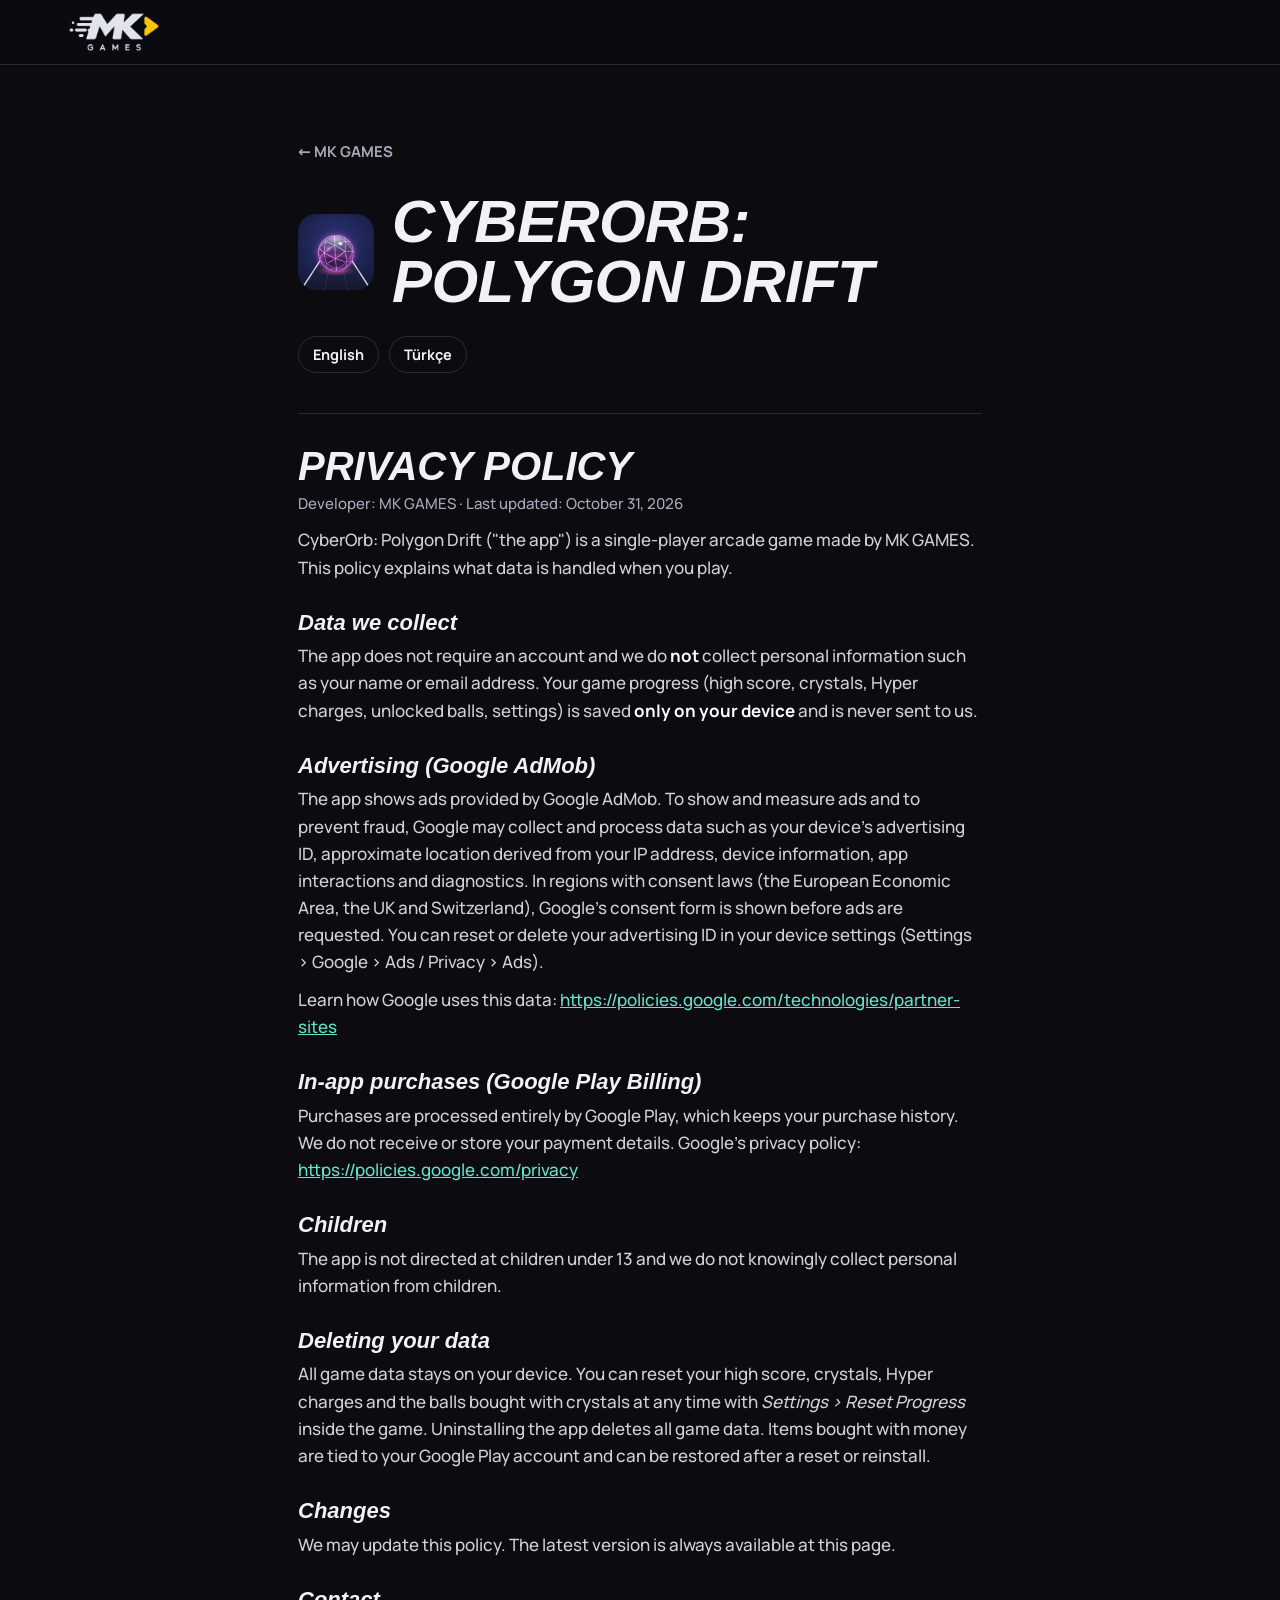
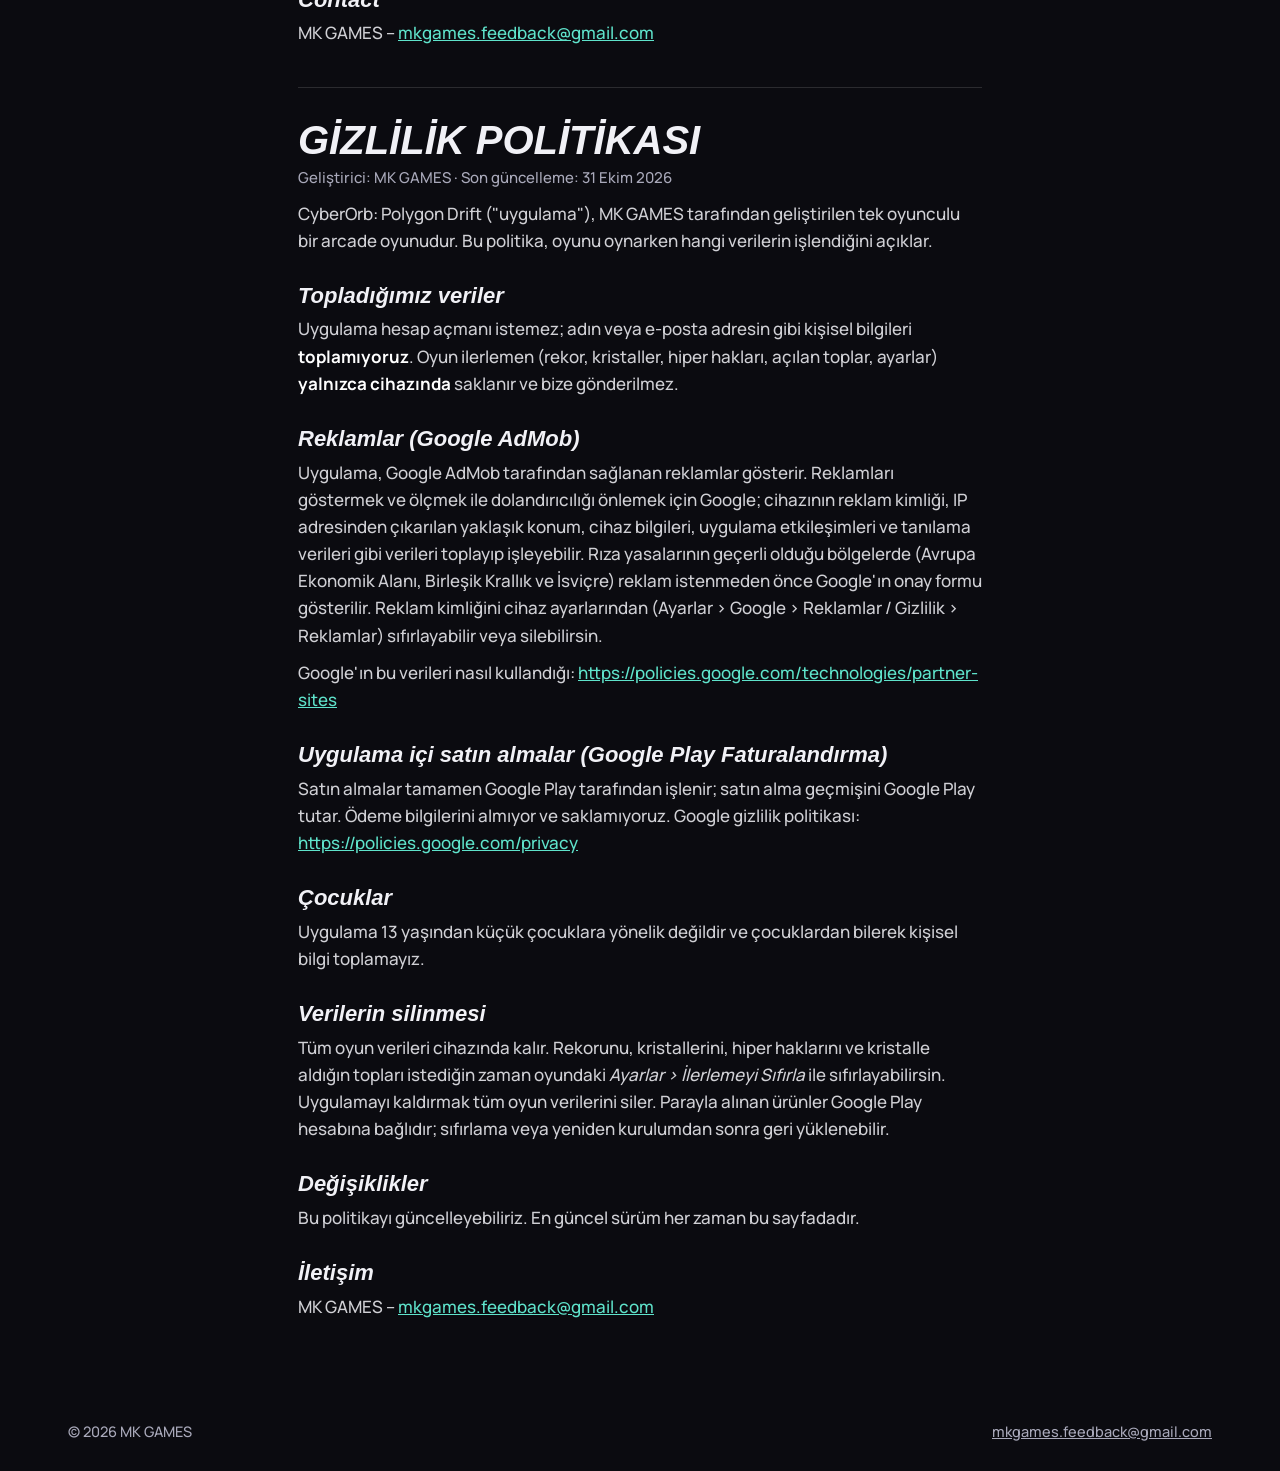
==== privacy/cyberorb.html @ c40b5576 "Add site assets and privacy policy pages Adds the styles, script, fonts and game images the new home" ====
<!doctype html>
<html lang="en">
<head>
<meta charset="utf-8">
<meta name="viewport" content="width=device-width, initial-scale=1">
<title>CyberOrb: Polygon Drift Privacy Policy / Gizlilik Politikası</title>
<meta name="description" content="Privacy policy for CyberOrb: Polygon Drift by MK GAMES.">
<meta name="theme-color" content="#0b0b10">
<link rel="icon" href="../assets/favicon.svg" type="image/svg+xml">
<link rel="stylesheet" href="../assets/style.css">
</head>
<body>
<div class="bar"><div class="wrap">
  <a class="bar-logo" href="../index.html" aria-label="MK GAMES"><img src="../assets/mk-games.png" width="465" height="201" alt="MK GAMES"></a>
</div></div>
<main class="doc" style="--accent:#5fe3cb">
  <div class="wrap">
    <a class="back" href="../index.html#cyberorb">← MK GAMES</a>
    <header class="doc-head">
      <img src="../assets/cyberorb/icon.png" width="256" height="256" alt="">
      <h1>CyberOrb: Polygon Drift</h1>
    </header>
    <div class="doc-lang"><a href="#en">English</a><a href="#tr">Türkçe</a></div>

    <section id="en" lang="en">
      <h2>Privacy Policy</h2>
      <p class="muted">Developer: MK GAMES · Last updated: October 31, 2026</p>
      <p>CyberOrb: Polygon Drift ("the app") is a single-player arcade game made by MK GAMES. This policy explains what data is handled when you play.</p>
      <h3>Data we collect</h3>
      <p>The app does not require an account and we do <strong>not</strong> collect personal information such as your name or email address. Your game progress (high score, crystals, Hyper charges, unlocked balls, settings) is saved <strong>only on your device</strong> and is never sent to us.</p>
      <h3>Advertising (Google AdMob)</h3>
      <p>The app shows ads provided by Google AdMob. To show and measure ads and to prevent fraud, Google may collect and process data such as your device's advertising ID, approximate location derived from your IP address, device information, app interactions and diagnostics. In regions with consent laws (the European Economic Area, the UK and Switzerland), Google's consent form is shown before ads are requested. You can reset or delete your advertising ID in your device settings (Settings › Google › Ads / Privacy › Ads).</p>
      <p>Learn how Google uses this data: <a href="https://policies.google.com/technologies/partner-sites">https://policies.google.com/technologies/partner-sites</a></p>
      <h3>In-app purchases (Google Play Billing)</h3>
      <p>Purchases are processed entirely by Google Play, which keeps your purchase history. We do not receive or store your payment details. Google's privacy policy: <a href="https://policies.google.com/privacy">https://policies.google.com/privacy</a></p>
      <h3>Children</h3>
      <p>The app is not directed at children under 13 and we do not knowingly collect personal information from children.</p>
      <h3>Deleting your data</h3>
      <p>All game data stays on your device. You can reset your high score, crystals, Hyper charges and the balls bought with crystals at any time with <em>Settings › Reset Progress</em> inside the game. Uninstalling the app deletes all game data. Items bought with money are tied to your Google Play account and can be restored after a reset or reinstall.</p>
      <h3>Changes</h3>
      <p>We may update this policy. The latest version is always available at this page.</p>
      <h3>Contact</h3>
      <p>MK GAMES – <a href="mailto:mkgames.feedback@gmail.com">mkgames.feedback@gmail.com</a></p>
    </section>

    <section id="tr" lang="tr">
      <h2>Gizlilik Politikası</h2>
      <p class="muted">Geliştirici: MK GAMES · Son güncelleme: 31 Ekim 2026</p>
      <p>CyberOrb: Polygon Drift ("uygulama"), MK GAMES tarafından geliştirilen tek oyunculu bir arcade oyunudur. Bu politika, oyunu oynarken hangi verilerin işlendiğini açıklar.</p>
      <h3>Topladığımız veriler</h3>
      <p>Uygulama hesap açmanı istemez; adın veya e-posta adresin gibi kişisel bilgileri <strong>toplamıyoruz</strong>. Oyun ilerlemen (rekor, kristaller, hiper hakları, açılan toplar, ayarlar) <strong>yalnızca cihazında</strong> saklanır ve bize gönderilmez.</p>
      <h3>Reklamlar (Google AdMob)</h3>
      <p>Uygulama, Google AdMob tarafından sağlanan reklamlar gösterir. Reklamları göstermek ve ölçmek ile dolandırıcılığı önlemek için Google; cihazının reklam kimliği, IP adresinden çıkarılan yaklaşık konum, cihaz bilgileri, uygulama etkileşimleri ve tanılama verileri gibi verileri toplayıp işleyebilir. Rıza yasalarının geçerli olduğu bölgelerde (Avrupa Ekonomik Alanı, Birleşik Krallık ve İsviçre) reklam istenmeden önce Google'ın onay formu gösterilir. Reklam kimliğini cihaz ayarlarından (Ayarlar › Google › Reklamlar / Gizlilik › Reklamlar) sıfırlayabilir veya silebilirsin.</p>
      <p>Google'ın bu verileri nasıl kullandığı: <a href="https://policies.google.com/technologies/partner-sites">https://policies.google.com/technologies/partner-sites</a></p>
      <h3>Uygulama içi satın almalar (Google Play Faturalandırma)</h3>
      <p>Satın almalar tamamen Google Play tarafından işlenir; satın alma geçmişini Google Play tutar. Ödeme bilgilerini almıyor ve saklamıyoruz. Google gizlilik politikası: <a href="https://policies.google.com/privacy">https://policies.google.com/privacy</a></p>
      <h3>Çocuklar</h3>
      <p>Uygulama 13 yaşından küçük çocuklara yönelik değildir ve çocuklardan bilerek kişisel bilgi toplamayız.</p>
      <h3>Verilerin silinmesi</h3>
      <p>Tüm oyun verileri cihazında kalır. Rekorunu, kristallerini, hiper haklarını ve kristalle aldığın topları istediğin zaman oyundaki <em>Ayarlar › İlerlemeyi Sıfırla</em> ile sıfırlayabilirsin. Uygulamayı kaldırmak tüm oyun verilerini siler. Parayla alınan ürünler Google Play hesabına bağlıdır; sıfırlama veya yeniden kurulumdan sonra geri yüklenebilir.</p>
      <h3>Değişiklikler</h3>
      <p>Bu politikayı güncelleyebiliriz. En güncel sürüm her zaman bu sayfadadır.</p>
      <h3>İletişim</h3>
      <p>MK GAMES – <a href="mailto:mkgames.feedback@gmail.com">mkgames.feedback@gmail.com</a></p>
    </section>
  </div>
</main>
<footer><div class="wrap"><span>© 2026 MK GAMES</span><a href="mailto:mkgames.feedback@gmail.com">mkgames.feedback@gmail.com</a></div></footer>
</body>
</html>
---- assets/style.css ----
/* MK GAMES site styles. Each game section sets its own colors with --accent, --accent-2 and --bg. */

@font-face { font-family: "Saira"; src: url("fonts/saira.woff2") format("woff2"); font-weight: 100 900; font-display: swap; }
@font-face { font-family: "Saira"; src: url("fonts/saira-ext.woff2") format("woff2"); font-weight: 100 900; font-display: swap; unicode-range: U+0100-02BA, U+1E00-1E9F, U+2C60-2C7F, U+A720-A7FF; }
@font-face { font-family: "Manrope"; src: url("fonts/manrope.woff2") format("woff2"); font-weight: 200 800; font-display: swap; }
@font-face { font-family: "Manrope"; src: url("fonts/manrope-ext.woff2") format("woff2"); font-weight: 200 800; font-display: swap; unicode-range: U+0100-02BA, U+1E00-1E9F, U+2C60-2C7F, U+A720-A7FF; }

:root {
  --ink: #0b0b10;
  --ink-2: #14141c;
  --paper: #f1f1f6;
  --muted: #a9a9ba;
  --line: rgba(255, 255, 255, .13);
  --brand: #ffc60a;
  --accent: var(--brand);
  --accent-2: #fff;
  --display: "Saira", "Arial Narrow", Impact, sans-serif;
  --body: "Manrope", system-ui, -apple-system, "Segoe UI", Roboto, sans-serif;
  --gutter: clamp(16px, 4vw, 48px);
  --max: 1240px;
}

* { box-sizing: border-box; }
html { scroll-behavior: smooth; scroll-padding-top: 76px; -webkit-text-size-adjust: 100%; }
body { margin: 0; background: var(--ink); color: var(--paper); font: 500 17px/1.6 var(--body); overflow-x: hidden; }
img { display: block; max-width: 100%; height: auto; }
a { color: inherit; }
p { margin: 0; }
ul { margin: 0; padding: 0; list-style: none; }
:focus-visible { outline: 3px solid var(--accent); outline-offset: 3px; border-radius: 4px; }
.wrap { width: 100%; max-width: var(--max); margin-inline: auto; padding-inline: var(--gutter); }
.skip { position: absolute; left: -999px; top: 8px; z-index: 20; padding: 8px 14px; background: var(--brand); color: var(--ink); font-weight: 800; }
.skip:focus { left: 8px; }

/* Top bar */
.bar { position: sticky; top: 0; z-index: 10; background: rgba(11, 11, 16, .88); backdrop-filter: blur(12px); border-bottom: 1px solid var(--line); }
.bar .wrap { display: flex; align-items: center; gap: 24px; min-height: 64px; }
.bar-logo img { width: 92px; }
.bar nav { display: flex; gap: 22px; margin-left: auto; font-weight: 700; font-size: 15px; }
.bar nav a { text-decoration: none; color: var(--muted); transition: color .15s; }
.bar nav a:hover { color: var(--paper); }
.lang { display: flex; border: 1px solid var(--line); border-radius: 8px; overflow: hidden; }
.lang button { appearance: none; border: 0; background: none; color: var(--muted); font: 800 13px/1 var(--body); padding: 8px 10px; cursor: pointer; }
.lang button[aria-pressed="true"] { background: var(--brand); color: var(--ink); }

/* Hero */
.hero { position: relative; overflow: hidden; padding-block: clamp(56px, 9vw, 120px) clamp(48px, 7vw, 96px); }
.hero .wrap { position: relative; display: grid; grid-template-columns: minmax(0, 1.5fr) minmax(0, 1fr); gap: clamp(32px, 6vw, 80px); align-items: center; }
.speed { position: absolute; left: 0; top: 50%; width: 46vw; max-width: 720px; transform: translateY(-50%); opacity: .06; pointer-events: none; }
h1 { margin: 0; font: italic 800 clamp(44px, 6.5vw, 92px)/.98 var(--display); letter-spacing: -.01em; text-transform: uppercase; }
h1 em { display: block; font-style: inherit; color: var(--brand); }
.hero-text { margin-top: 26px; max-width: 34em; color: var(--muted); font-size: clamp(17px, 1.6vw, 20px); }
.picks { display: grid; gap: 12px; }
.pick { display: flex; align-items: center; gap: 16px; padding: 12px; padding-right: 18px; border: 1px solid var(--line); border-radius: 18px; background: var(--ink-2); text-decoration: none; transition: transform .18s, border-color .18s; }
.pick img { width: 72px; height: 72px; border-radius: 16px; }
.pick b { display: block; font: italic 700 25px/1.15 var(--display); }
.pick small { display: block; color: var(--muted); font-size: 14px; line-height: 1.35; }
.pick svg { flex: none; margin-left: auto; width: 14px; color: var(--pick); }
.pick:hover { transform: translateX(6px); border-color: var(--pick); }

/* Game sections */
.game { position: relative; overflow: hidden; background: var(--bg); padding-block: clamp(56px, 8vw, 104px); }
.game > .wrap { position: relative; }
.game-head { display: flex; align-items: center; gap: clamp(16px, 2.4vw, 26px); margin-bottom: clamp(28px, 4vw, 48px); }
.game-head img { flex: none; width: clamp(76px, 9vw, 112px); height: auto; aspect-ratio: 1; border-radius: 24%; box-shadow: 0 0 0 1px rgba(255, 255, 255, .16), 0 14px 40px -12px var(--accent); }
.kicker { color: var(--accent); font-weight: 800; font-size: 14px; letter-spacing: .1em; text-transform: uppercase; }
h2 { margin: 0; font: italic 800 clamp(40px, 7vw, 84px)/1 var(--display); text-transform: uppercase; overflow-wrap: anywhere; }
.game-body { display: grid; grid-template-columns: minmax(0, 1fr) minmax(0, 1.12fr); gap: clamp(28px, 5vw, 64px); align-items: start; }
.lead { font-size: clamp(19px, 2vw, 23px); line-height: 1.45; font-weight: 600; }
.features { display: grid; gap: 10px; margin-top: 22px; }
.features li { position: relative; padding-left: 26px; color: rgba(241, 241, 246, .82); line-height: 1.5; }
.features li::before { content: ""; position: absolute; left: 0; top: .42em; width: 12px; height: 12px; background: var(--accent); clip-path: polygon(0 0, 100% 50%, 0 100%, 25% 50%); }
.features b { color: #fff; }
.facts { display: flex; flex-wrap: wrap; gap: 8px; margin-top: 22px; }
.facts li { padding: 4px 11px; border: 1px solid var(--line); border-radius: 99px; font-size: 13.5px; font-weight: 700; color: rgba(241, 241, 246, .78); }
.cta { display: flex; flex-wrap: wrap; gap: 12px; margin-top: 28px; }
.btn { display: inline-flex; align-items: center; gap: 10px; min-height: 50px; padding: 10px 20px; border: 1px solid var(--line); border-radius: 12px; font-weight: 800; font-size: 15.5px; line-height: 1.2; text-decoration: none; transition: transform .15s, background-color .15s, border-color .15s; }
.btn svg { flex: none; width: 19px; height: 19px; }
a.btn:hover { transform: translateY(-2px); border-color: rgba(255, 255, 255, .5); }
.btn-play { background: var(--accent); border-color: var(--accent); color: var(--on-accent, #0b0b10); }
a.btn-play:hover { border-color: var(--accent); }
.btn-soon { color: rgba(241, 241, 246, .8); border-style: dashed; cursor: default; }
.poster { width: 100%; border-radius: 16px; box-shadow: 0 0 0 1px rgba(255, 255, 255, .13), 0 30px 70px -30px #000; }
.shots { display: grid; grid-template-columns: repeat(5, minmax(0, 1fr)); gap: clamp(10px, 1.4vw, 18px); margin-top: clamp(32px, 5vw, 56px); }
.shot { display: block; width: 100%; padding: 0; border: 0; border-radius: 14px; overflow: hidden; background: rgba(0, 0, 0, .3); cursor: zoom-in; box-shadow: 0 0 0 1px rgba(255, 255, 255, .12); transition: transform .18s, box-shadow .18s; }
.shot:hover { transform: translateY(-5px); box-shadow: 0 0 0 2px var(--accent); }
.shot:focus-visible { outline-offset: 2px; border-radius: 14px; }

.t-paradox { --accent: #29e4ff; --accent-2: #ff4fd8; --bg: radial-gradient(70% 55% at 88% 6%, rgba(255, 79, 216, .24), transparent 70%), radial-gradient(60% 50% at 4% 96%, rgba(41, 228, 255, .15), transparent 70%), #0a0518; }
.t-paradox h2 span { color: var(--accent-2); }
.t-cyber { --accent: #5fe3cb; --accent-2: #a78bfa; --bg: radial-gradient(1.5px 1.5px at 12% 18%, #fff 50%, transparent 52%), radial-gradient(1.5px 1.5px at 72% 9%, #fff 50%, transparent 52%), radial-gradient(1px 1px at 36% 44%, #cfd6ff 50%, transparent 52%), radial-gradient(2px 2px at 91% 38%, #fff 50%, transparent 52%), radial-gradient(1px 1px at 55% 72%, #cfd6ff 50%, transparent 52%), radial-gradient(1.5px 1.5px at 7% 82%, #fff 50%, transparent 52%), radial-gradient(1px 1px at 84% 88%, #cfd6ff 50%, transparent 52%), radial-gradient(65% 60% at 76% 22%, rgba(82, 72, 200, .42), transparent 72%), #070a1f; }
.t-cyber h2 span { background: linear-gradient(90deg, var(--accent), var(--accent-2)); -webkit-background-clip: text; background-clip: text; color: transparent; padding-right: .08em; }
.t-magne { --accent: #ffd21f; --bg: linear-gradient(180deg, #41122f 0, #1b1030 46%, #0c1c3f 100%); border-top: 8px solid #ff3b6b; border-bottom: 8px solid #39a0ff; }
.t-magne h2 span { color: var(--accent); }

/* Privacy and contact */
.privacy { padding-block: clamp(56px, 8vw, 104px); }
.h-sub { font-size: clamp(36px, 5.6vw, 68px); }
.privacy-intro { margin-top: 16px; max-width: 42em; color: var(--muted); }
.promises { display: grid; grid-template-columns: repeat(4, minmax(0, 1fr)); margin-top: 36px; border-block: 1px solid var(--line); }
.promises li { padding: 22px 22px 22px 0; }
.promises li + li { padding-left: 22px; border-left: 1px solid var(--line); }
.promises b { display: block; margin-bottom: 4px; font: italic 700 22px/1.2 var(--display); }
.promises span { color: var(--muted); font-size: 15.5px; line-height: 1.5; display: block; }
.policy-links { display: grid; grid-template-columns: repeat(3, minmax(0, 1fr)); gap: 12px; margin-top: 28px; }
.contact { background: var(--brand); color: var(--ink); padding-block: clamp(44px, 6vw, 72px); }
.contact .wrap { display: flex; flex-wrap: wrap; align-items: center; justify-content: space-between; gap: 20px 40px; }
.contact h2 { font-size: clamp(32px, 5vw, 56px); }
.contact p { margin-top: 4px; font-weight: 600; }
.mail { font: italic 700 clamp(20px, 3vw, 32px)/1.2 var(--display); text-underline-offset: 5px; overflow-wrap: anywhere; }
.contact :focus-visible { outline-color: var(--ink); }
footer { padding-block: 28px; color: var(--muted); font-size: 14.5px; }
footer .wrap { display: flex; flex-wrap: wrap; justify-content: space-between; gap: 8px 24px; }

/* Screenshot viewer */
dialog.viewer { width: 100vw; height: 100dvh; max-width: none; max-height: none; margin: 0; padding: 0; border: 0; background: rgba(5, 5, 9, .94); color: #fff; }
dialog.viewer[open] { display: flex; align-items: center; justify-content: center; }
dialog.viewer img { max-width: 100%; max-height: 100dvh; width: auto; height: auto; padding: 56px 12px 12px; object-fit: contain; }
.v-btn { position: absolute; display: grid; place-items: center; width: 48px; height: 48px; border: 1px solid rgba(255, 255, 255, .25); border-radius: 12px; background: rgba(20, 20, 28, .85); color: #fff; font: 700 22px/1 var(--body); cursor: pointer; }
.v-close { top: 8px; right: 12px; }
.v-prev { left: 12px; top: 50%; }
.v-next { right: 12px; top: 50%; }

/* Policy pages */
.doc { --accent: var(--brand); padding-block: clamp(32px, 6vw, 72px) 72px; }
.doc .wrap { max-width: 780px; }
.back { display: inline-flex; gap: 8px; color: var(--muted); font-weight: 700; font-size: 15px; text-decoration: none; }
.back:hover { color: var(--paper); }
.doc-head { display: flex; align-items: center; gap: 18px; margin-top: 28px; }
.doc-head img { flex: none; width: 76px; height: 76px; border-radius: 18px; }
.doc h1 { font-size: clamp(36px, 6.6vw, 60px); line-height: 1; }
.doc-lang { display: flex; flex-wrap: wrap; gap: 10px; margin-top: 24px; }
.doc-lang a { padding: 6px 14px; border: 1px solid var(--line); border-radius: 99px; font-weight: 700; font-size: 14.5px; text-decoration: none; }
.doc-lang a:hover { border-color: var(--accent); }
.doc section { margin-top: 40px; padding-top: 32px; border-top: 1px solid var(--line); }
.doc section > h2 { font-size: clamp(28px, 4.6vw, 40px); }
.doc .muted { margin-top: 6px; color: var(--muted); font-size: 15px; }
.doc h3 { margin: 28px 0 6px; font: italic 700 22px/1.25 var(--display); }
.doc p { color: rgba(241, 241, 246, .86); }
.doc p + p { margin-top: 10px; }
.doc section a { color: var(--accent); overflow-wrap: anywhere; }
.doc strong { color: #fff; }

@media (max-width: 900px) {
  .hero .wrap, .game-body { grid-template-columns: minmax(0, 1fr); }
  h1 { font-size: clamp(40px, 11.5vw, 92px); }
  .speed { display: none; }
  .poster { order: -1; }
  .shots { display: flex; gap: 12px; margin-inline: calc(var(--gutter) * -1); padding: 4px var(--gutter) 14px; overflow-x: auto; scroll-snap-type: x proximity; scroll-padding-inline: var(--gutter); }
  .shot { flex: 0 0 min(58vw, 240px); scroll-snap-align: start; }
  .promises { grid-template-columns: repeat(2, minmax(0, 1fr)); }
  .promises li, .promises li + li { padding: 18px 16px 18px 0; border-left: 0; }
  .promises li:nth-child(even) { padding-left: 16px; border-left: 1px solid var(--line); }
  .promises li:nth-child(n + 3) { border-top: 1px solid var(--line); }
  .policy-links { grid-template-columns: minmax(0, 1fr); }
}
@media (max-width: 560px) {
  body { font-size: 16px; }
  .bar .wrap { gap: 12px; }
  .bar nav { gap: 14px; font-size: 14px; }
  .bar nav .opt { display: none; }
  .bar-logo img { width: 72px; }
  .promises { grid-template-columns: minmax(0, 1fr); }
  .promises li, .promises li + li, .promises li:nth-child(even) { padding: 16px 0; border-left: 0; }
  .promises li + li { border-top: 1px solid var(--line); }
  .btn { width: 100%; justify-content: center; }
}
@media (prefers-reduced-motion: reduce) {
  html { scroll-behavior: auto; }
  * { transition: none !important; }
}
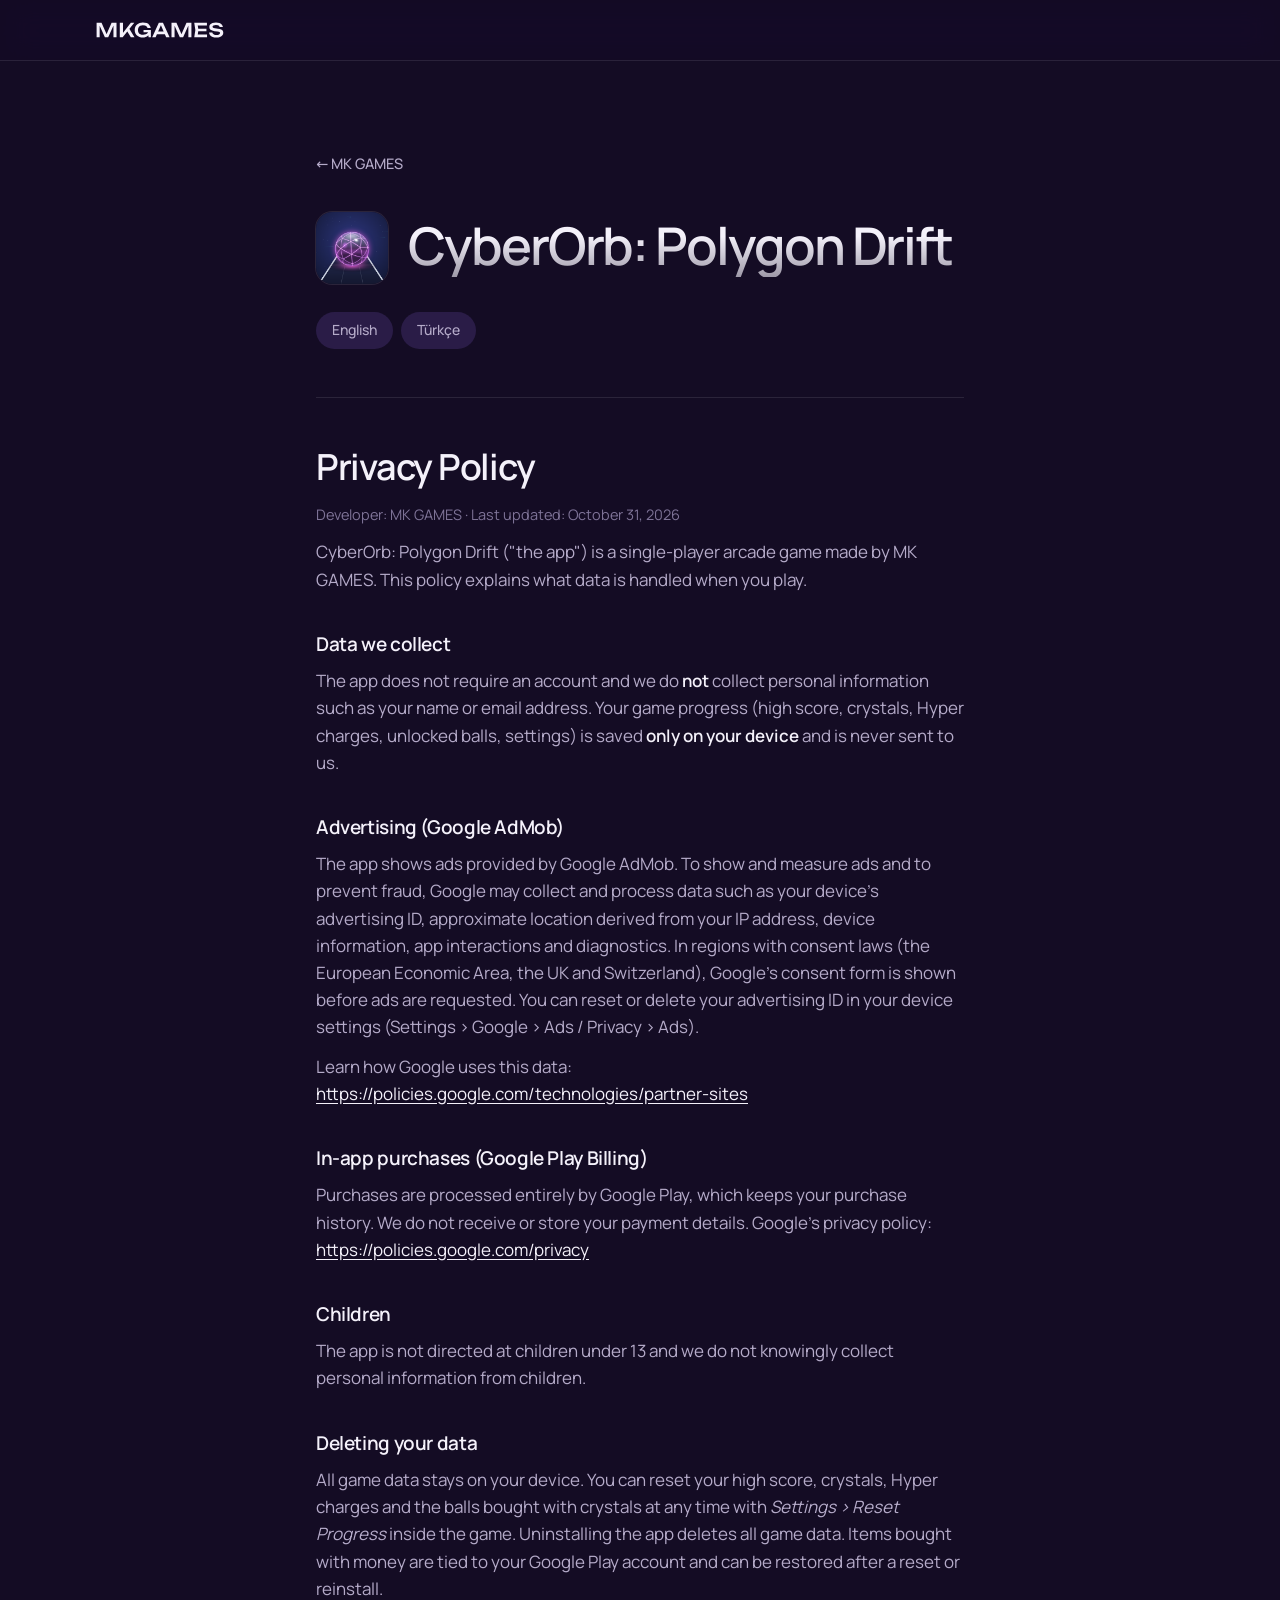
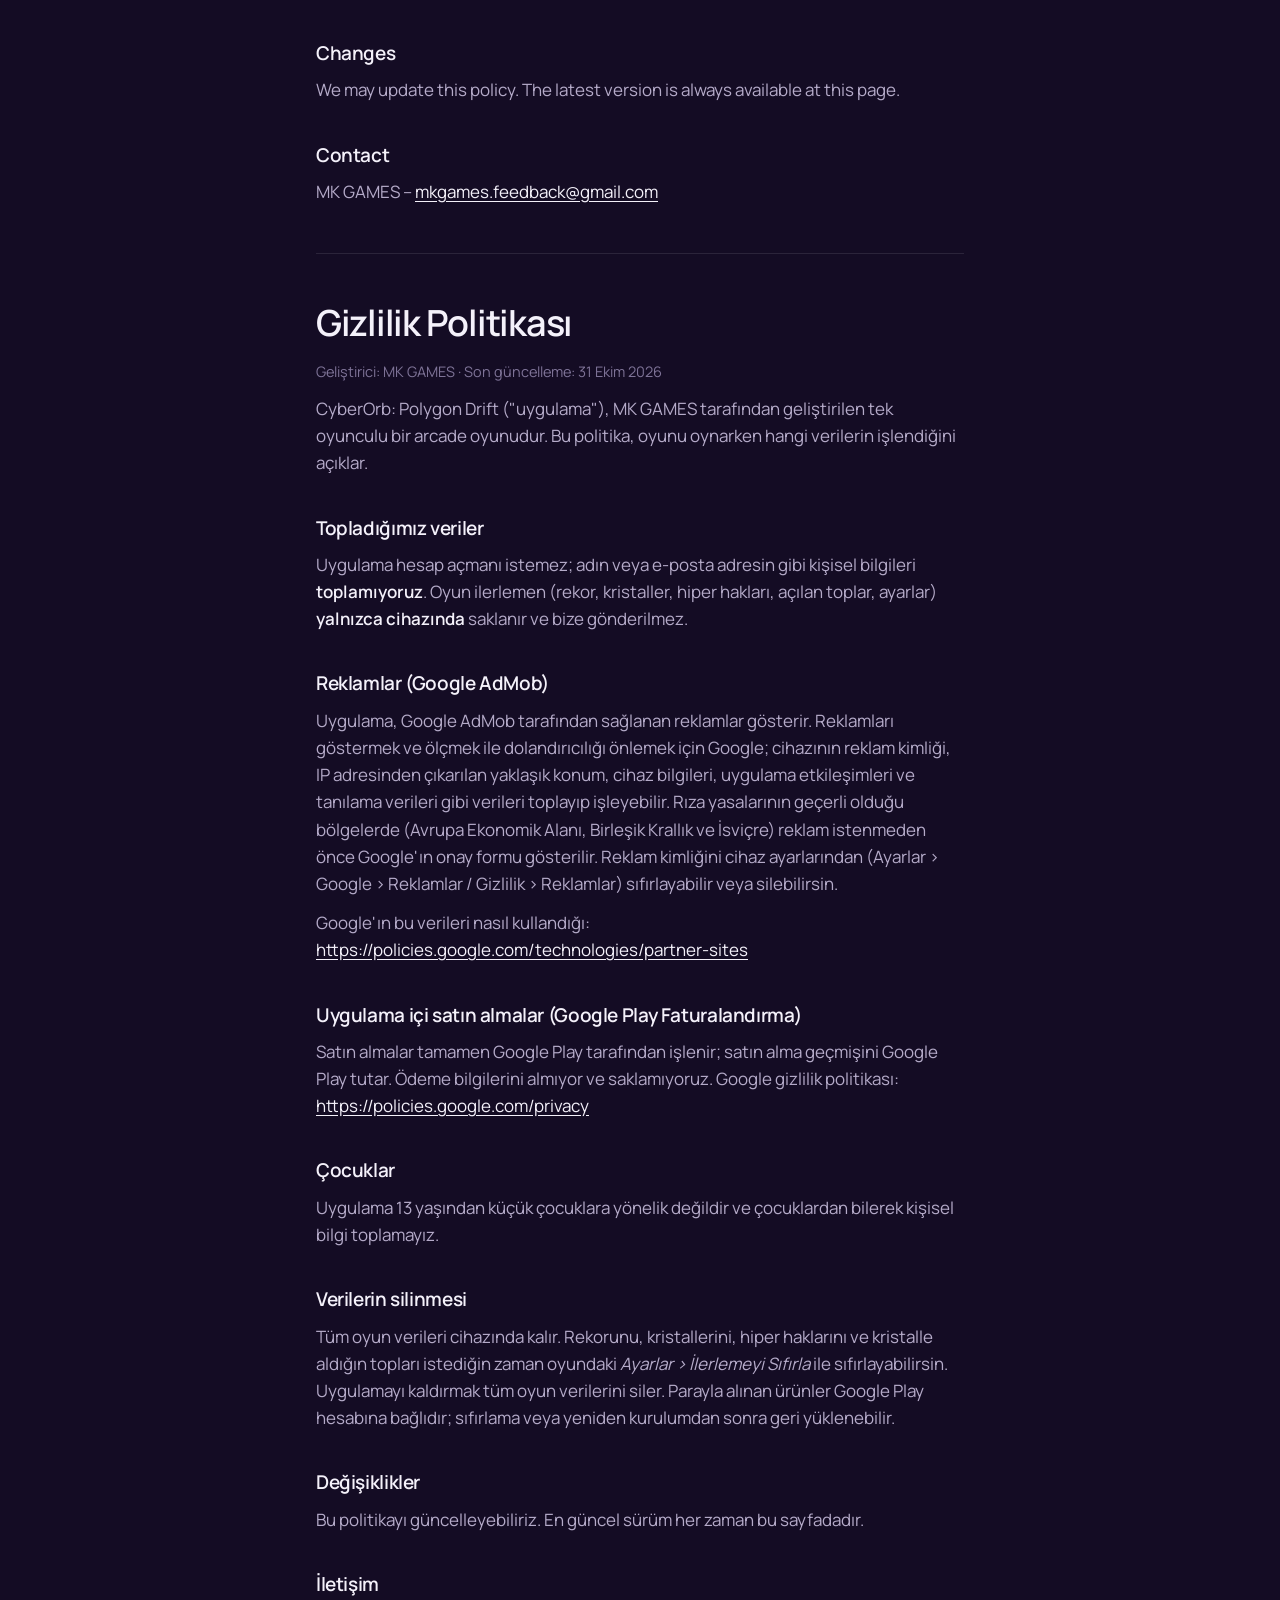
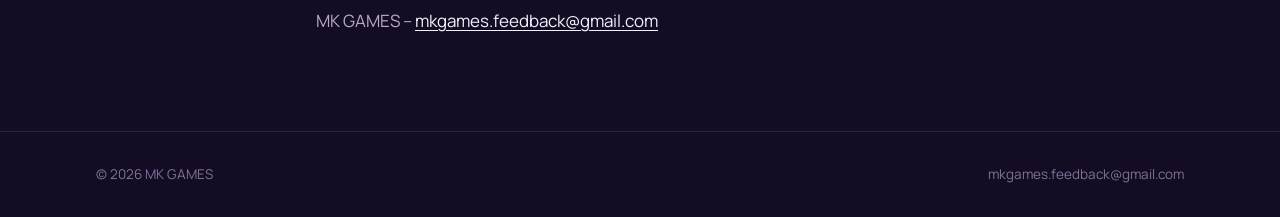
==== commit 7e33ca53: "Use the new Patlıcan & Lila logo and colors New wordmark in the header, new favicon, phone home-scre" ====
--- a/privacy/cyberorb.html
+++ b/privacy/cyberorb.html
@@ -5,13 +5,16 @@
 <meta name="viewport" content="width=device-width, initial-scale=1">
 <title>CyberOrb: Polygon Drift Privacy Policy / Gizlilik Politikası</title>
 <meta name="description" content="Privacy policy for CyberOrb: Polygon Drift by MK GAMES.">
-<meta name="theme-color" content="#0b0b10">
-<link rel="icon" href="../assets/favicon.svg" type="image/svg+xml">
+<meta name="theme-color" content="#140c24">
+<link rel="icon" href="../assets/brand/favicon.svg" type="image/svg+xml">
+<link rel="icon" href="../favicon.ico" sizes="32x32">
+<link rel="apple-touch-icon" href="../assets/brand/apple-touch-icon.png">
+<link rel="manifest" href="../assets/brand/site.webmanifest">
 <link rel="stylesheet" href="../assets/style.css">
 </head>
 <body>
 <div class="bar"><div class="wrap">
-  <a class="bar-logo" href="../index.html" aria-label="MK GAMES"><img src="../assets/mk-games.png" width="465" height="201" alt="MK GAMES"></a>
+  <a class="bar-logo" href="../index.html" aria-label="MK GAMES"><img src="../assets/brand/logo-acik.svg" width="6760" height="820" alt="MK GAMES"></a>
 </div></div>
 <main class="doc" style="--accent:#5fe3cb">
   <div class="wrap">
--- a/assets/style.css
+++ b/assets/style.css
@@ -1,169 +1,199 @@
-/* MK GAMES site styles. Each game section sets its own colors with --accent, --accent-2 and --bg. */
-
-@font-face { font-family: "Saira"; src: url("fonts/saira.woff2") format("woff2"); font-weight: 100 900; font-display: swap; }
-@font-face { font-family: "Saira"; src: url("fonts/saira-ext.woff2") format("woff2"); font-weight: 100 900; font-display: swap; unicode-range: U+0100-02BA, U+1E00-1E9F, U+2C60-2C7F, U+A720-A7FF; }
+/* MK GAMES site styles, in the Patlıcan & Lila brand palette (#1E1233, #F4F1FA, #9B7BFF). Each game section sets --accent for small touches. */
+
 @font-face { font-family: "Manrope"; src: url("fonts/manrope.woff2") format("woff2"); font-weight: 200 800; font-display: swap; }
 @font-face { font-family: "Manrope"; src: url("fonts/manrope-ext.woff2") format("woff2"); font-weight: 200 800; font-display: swap; unicode-range: U+0100-02BA, U+1E00-1E9F, U+2C60-2C7F, U+A720-A7FF; }
 
 :root {
-  --ink: #0b0b10;
-  --ink-2: #14141c;
-  --paper: #f1f1f6;
-  --muted: #a9a9ba;
-  --line: rgba(255, 255, 255, .13);
-  --brand: #ffc60a;
+  --eggplant: #1e1233;
+  --lilac-light: #f4f1fa;
+  --lilac: #9b7bff;
+  --bg: #140c24;
+  --surface: var(--eggplant);
+  --surface-2: #2a1c47;
+  --text: var(--lilac-light);
+  --muted: #b5abc9;
+  --faint: #7e7397;
+  --line: rgba(244, 241, 250, .1);
+  --brand: var(--lilac);
   --accent: var(--brand);
-  --accent-2: #fff;
-  --display: "Saira", "Arial Narrow", Impact, sans-serif;
-  --body: "Manrope", system-ui, -apple-system, "Segoe UI", Roboto, sans-serif;
-  --gutter: clamp(16px, 4vw, 48px);
-  --max: 1240px;
+  --font: "Manrope", system-ui, -apple-system, "Segoe UI", Roboto, sans-serif;
+  --gutter: clamp(20px, 5vw, 56px);
+  --max: 1200px;
+  --ease: cubic-bezier(.2, .7, .2, 1);
 }
 
 * { box-sizing: border-box; }
-html { scroll-behavior: smooth; scroll-padding-top: 76px; -webkit-text-size-adjust: 100%; }
-body { margin: 0; background: var(--ink); color: var(--paper); font: 500 17px/1.6 var(--body); overflow-x: hidden; }
+html { scroll-behavior: smooth; scroll-padding-top: 72px; -webkit-text-size-adjust: 100%; }
+body { margin: 0; background: var(--bg); color: var(--text); font: 400 17px/1.6 var(--font); -webkit-font-smoothing: antialiased; overflow-x: hidden; }
 img { display: block; max-width: 100%; height: auto; }
 a { color: inherit; }
 p { margin: 0; }
 ul { margin: 0; padding: 0; list-style: none; }
-:focus-visible { outline: 3px solid var(--accent); outline-offset: 3px; border-radius: 4px; }
+h1, h2, h3 { margin: 0; font-weight: 600; letter-spacing: -.035em; }
+:focus-visible { outline: 2px solid var(--text); outline-offset: 3px; border-radius: 6px; }
 .wrap { width: 100%; max-width: var(--max); margin-inline: auto; padding-inline: var(--gutter); }
-.skip { position: absolute; left: -999px; top: 8px; z-index: 20; padding: 8px 14px; background: var(--brand); color: var(--ink); font-weight: 800; }
+.skip { position: absolute; left: -999px; top: 8px; z-index: 20; padding: 8px 14px; border-radius: 99px; background: var(--lilac); color: var(--eggplant); font-weight: 600; }
 .skip:focus { left: 8px; }
+.eyebrow { color: var(--faint); font-size: 13px; font-weight: 600; letter-spacing: .14em; text-transform: uppercase; }
 
 /* Top bar */
-.bar { position: sticky; top: 0; z-index: 10; background: rgba(11, 11, 16, .88); backdrop-filter: blur(12px); border-bottom: 1px solid var(--line); }
-.bar .wrap { display: flex; align-items: center; gap: 24px; min-height: 64px; }
-.bar-logo img { width: 92px; }
-.bar nav { display: flex; gap: 22px; margin-left: auto; font-weight: 700; font-size: 15px; }
-.bar nav a { text-decoration: none; color: var(--muted); transition: color .15s; }
-.bar nav a:hover { color: var(--paper); }
-.lang { display: flex; border: 1px solid var(--line); border-radius: 8px; overflow: hidden; }
-.lang button { appearance: none; border: 0; background: none; color: var(--muted); font: 800 13px/1 var(--body); padding: 8px 10px; cursor: pointer; }
-.lang button[aria-pressed="true"] { background: var(--brand); color: var(--ink); }
+.bar { position: sticky; top: 0; z-index: 10; background: rgba(20, 12, 36, .74); backdrop-filter: saturate(160%) blur(16px); -webkit-backdrop-filter: saturate(160%) blur(16px); border-bottom: 1px solid var(--line); }
+.bar .wrap { display: flex; align-items: center; gap: 28px; min-height: 60px; }
+.bar-logo { display: block; }
+.bar-logo img { width: 128px; }
+.bar nav { display: flex; gap: 28px; margin-left: auto; font-size: 14.5px; font-weight: 500; }
+.bar nav a { color: var(--muted); text-decoration: none; transition: color .2s; }
+.bar nav a:hover { color: var(--text); }
+.lang { display: flex; padding: 3px; border-radius: 99px; background: var(--surface-2); }
+.lang button { appearance: none; border: 0; border-radius: 99px; background: none; color: var(--muted); font: 600 12.5px/1 var(--font); letter-spacing: .04em; padding: 7px 11px; cursor: pointer; transition: color .2s, background-color .2s; }
+.lang button:hover { color: var(--text); }
+.lang button[aria-pressed="true"] { background: var(--lilac); color: var(--eggplant); }
 
 /* Hero */
-.hero { position: relative; overflow: hidden; padding-block: clamp(56px, 9vw, 120px) clamp(48px, 7vw, 96px); }
-.hero .wrap { position: relative; display: grid; grid-template-columns: minmax(0, 1.5fr) minmax(0, 1fr); gap: clamp(32px, 6vw, 80px); align-items: center; }
-.speed { position: absolute; left: 0; top: 50%; width: 46vw; max-width: 720px; transform: translateY(-50%); opacity: .06; pointer-events: none; }
-h1 { margin: 0; font: italic 800 clamp(44px, 6.5vw, 92px)/.98 var(--display); letter-spacing: -.01em; text-transform: uppercase; }
-h1 em { display: block; font-style: inherit; color: var(--brand); }
-.hero-text { margin-top: 26px; max-width: 34em; color: var(--muted); font-size: clamp(17px, 1.6vw, 20px); }
-.picks { display: grid; gap: 12px; }
-.pick { display: flex; align-items: center; gap: 16px; padding: 12px; padding-right: 18px; border: 1px solid var(--line); border-radius: 18px; background: var(--ink-2); text-decoration: none; transition: transform .18s, border-color .18s; }
-.pick img { width: 72px; height: 72px; border-radius: 16px; }
-.pick b { display: block; font: italic 700 25px/1.15 var(--display); }
-.pick small { display: block; color: var(--muted); font-size: 14px; line-height: 1.35; }
-.pick svg { flex: none; margin-left: auto; width: 14px; color: var(--pick); }
-.pick:hover { transform: translateX(6px); border-color: var(--pick); }
+.hero { position: relative; overflow: hidden; padding-top: clamp(72px, 11vw, 140px); text-align: center; background: radial-gradient(70% 60% at 50% 0, rgba(155, 123, 255, .2), transparent 70%); }
+.pill { display: inline-flex; align-items: center; gap: 10px; padding: 7px 16px 7px 12px; border: 1px solid var(--line); border-radius: 99px; background: rgba(155, 123, 255, .08); color: var(--muted); font-size: 13.5px; font-weight: 500; }
+.dot { width: 7px; height: 7px; border-radius: 50%; background: var(--lilac); box-shadow: 0 0 0 4px rgba(155, 123, 255, .2); }
+h1 { margin-top: 28px; font-size: clamp(48px, 8.6vw, 116px); line-height: .98; letter-spacing: -.055em; background: linear-gradient(180deg, var(--lilac-light) 30%, rgba(244, 241, 250, .62)); -webkit-background-clip: text; background-clip: text; color: transparent; padding-bottom: .06em; }
+h1 em { font-style: normal; background: linear-gradient(90deg, #c8b6ff, var(--lilac) 55%, #7d5cf0); -webkit-background-clip: text; background-clip: text; color: transparent; }
+.hero-text { max-width: 30em; margin: 24px auto 0; color: var(--muted); font-size: clamp(17px, 1.7vw, 20px); line-height: 1.55; }
+.hero-cta { display: flex; flex-wrap: wrap; justify-content: center; gap: 12px; margin-top: 36px; }
+.btn-ghost { min-height: 50px; padding: 0 24px; border-radius: 99px; border: 1px solid var(--line); color: var(--text); font-weight: 600; }
+a.btn-ghost:hover { background: rgba(155, 123, 255, .1); }
+.showcase { position: relative; display: flex; justify-content: center; align-items: flex-start; height: clamp(300px, 40vw, 560px); margin-top: clamp(56px, 7vw, 88px); -webkit-mask-image: linear-gradient(#000 55%, transparent); mask-image: linear-gradient(#000 55%, transparent); }
+.showcase::before { content: ""; position: absolute; inset: 10% 20% auto; height: 70%; background: radial-gradient(closest-side, rgba(255, 95, 162, .35), transparent), radial-gradient(closest-side at 25% 60%, rgba(95, 227, 203, .25), transparent), radial-gradient(closest-side at 75% 60%, rgba(255, 210, 31, .22), transparent); filter: blur(40px); }
+.ph { position: relative; width: clamp(150px, 19vw, 270px); border-radius: clamp(18px, 2.2vw, 32px); box-shadow: 0 0 0 1px rgba(255, 255, 255, .12), 0 50px 100px -40px #000; }
+.ph-c { z-index: 2; }
+.ph-l { z-index: 1; margin-right: -4%; transform: translateY(14%) rotate(-7deg) scale(.9); }
+.ph-r { z-index: 1; margin-left: -4%; transform: translateY(14%) rotate(7deg) scale(.9); }
+
+/* Game lineup */
+.lineup { padding-block: clamp(40px, 6vw, 72px) clamp(80px, 11vw, 144px); }
+.sec-head { display: flex; flex-wrap: wrap; align-items: end; justify-content: space-between; gap: 12px 40px; margin-bottom: 40px; }
+.sec-head h2 { font-size: clamp(36px, 5.4vw, 64px); line-height: 1.04; }
+.sec-head p { max-width: 24em; color: var(--muted); }
+.cards { display: grid; grid-template-columns: repeat(2, minmax(0, 1fr)); gap: 16px; }
+.card { position: relative; display: flex; flex-direction: column; justify-content: space-between; min-height: clamp(300px, 30vw, 380px); padding: clamp(24px, 3vw, 36px); overflow: hidden; border-radius: 28px; background: radial-gradient(90% 90% at 100% 100%, color-mix(in srgb, var(--accent) 24%, transparent), transparent 60%), var(--surface); box-shadow: inset 0 0 0 1px var(--line); text-decoration: none; isolation: isolate; transition: transform .5s var(--ease); }
+.card:hover { transform: translateY(-4px); }
+.card-icon { width: 64px; border-radius: 23%; box-shadow: 0 0 0 1px var(--line); }
+.card-shot, .card-art { position: absolute; z-index: -1; right: clamp(-10px, 2vw, 32px); top: 32px; width: clamp(130px, 15vw, 190px); border-radius: 22px; box-shadow: 0 0 0 1px rgba(255, 255, 255, .12), 0 30px 60px -20px #000; transform: rotate(6deg); transition: transform .6s var(--ease); }
+.card-art { top: 48px; width: clamp(120px, 13vw, 170px); border-radius: 23%; opacity: .9; }
+.card:hover .card-shot, .card:hover .card-art { transform: rotate(3deg) translateY(-8px); }
+.card-text { max-width: 52%; }
+.card h3 { margin-top: 14px; font-size: clamp(26px, 2.6vw, 34px); letter-spacing: -.035em; }
+.card p { margin-top: 6px; color: var(--muted); font-size: 15.5px; line-height: 1.5; }
+.badge { display: inline-flex; align-items: center; gap: 8px; padding: 5px 12px; border-radius: 99px; background: rgba(255, 255, 255, .07); color: var(--muted); font-size: 12.5px; font-weight: 600; }
+.badge::before { content: ""; width: 6px; height: 6px; border-radius: 50%; background: var(--faint); }
+.badge.live { color: var(--text); }
+.badge.live::before { background: #34d399; }
 
 /* Game sections */
-.game { position: relative; overflow: hidden; background: var(--bg); padding-block: clamp(56px, 8vw, 104px); }
-.game > .wrap { position: relative; }
-.game-head { display: flex; align-items: center; gap: clamp(16px, 2.4vw, 26px); margin-bottom: clamp(28px, 4vw, 48px); }
-.game-head img { flex: none; width: clamp(76px, 9vw, 112px); height: auto; aspect-ratio: 1; border-radius: 24%; box-shadow: 0 0 0 1px rgba(255, 255, 255, .16), 0 14px 40px -12px var(--accent); }
-.kicker { color: var(--accent); font-weight: 800; font-size: 14px; letter-spacing: .1em; text-transform: uppercase; }
-h2 { margin: 0; font: italic 800 clamp(40px, 7vw, 84px)/1 var(--display); text-transform: uppercase; overflow-wrap: anywhere; }
-.game-body { display: grid; grid-template-columns: minmax(0, 1fr) minmax(0, 1.12fr); gap: clamp(28px, 5vw, 64px); align-items: start; }
-.lead { font-size: clamp(19px, 2vw, 23px); line-height: 1.45; font-weight: 600; }
-.features { display: grid; gap: 10px; margin-top: 22px; }
-.features li { position: relative; padding-left: 26px; color: rgba(241, 241, 246, .82); line-height: 1.5; }
-.features li::before { content: ""; position: absolute; left: 0; top: .42em; width: 12px; height: 12px; background: var(--accent); clip-path: polygon(0 0, 100% 50%, 0 100%, 25% 50%); }
-.features b { color: #fff; }
-.facts { display: flex; flex-wrap: wrap; gap: 8px; margin-top: 22px; }
-.facts li { padding: 4px 11px; border: 1px solid var(--line); border-radius: 99px; font-size: 13.5px; font-weight: 700; color: rgba(241, 241, 246, .78); }
-.cta { display: flex; flex-wrap: wrap; gap: 12px; margin-top: 28px; }
-.btn { display: inline-flex; align-items: center; gap: 10px; min-height: 50px; padding: 10px 20px; border: 1px solid var(--line); border-radius: 12px; font-weight: 800; font-size: 15.5px; line-height: 1.2; text-decoration: none; transition: transform .15s, background-color .15s, border-color .15s; }
-.btn svg { flex: none; width: 19px; height: 19px; }
-a.btn:hover { transform: translateY(-2px); border-color: rgba(255, 255, 255, .5); }
-.btn-play { background: var(--accent); border-color: var(--accent); color: var(--on-accent, #0b0b10); }
-a.btn-play:hover { border-color: var(--accent); }
-.btn-soon { color: rgba(241, 241, 246, .8); border-style: dashed; cursor: default; }
-.poster { width: 100%; border-radius: 16px; box-shadow: 0 0 0 1px rgba(255, 255, 255, .13), 0 30px 70px -30px #000; }
-.shots { display: grid; grid-template-columns: repeat(5, minmax(0, 1fr)); gap: clamp(10px, 1.4vw, 18px); margin-top: clamp(32px, 5vw, 56px); }
-.shot { display: block; width: 100%; padding: 0; border: 0; border-radius: 14px; overflow: hidden; background: rgba(0, 0, 0, .3); cursor: zoom-in; box-shadow: 0 0 0 1px rgba(255, 255, 255, .12); transition: transform .18s, box-shadow .18s; }
-.shot:hover { transform: translateY(-5px); box-shadow: 0 0 0 2px var(--accent); }
-.shot:focus-visible { outline-offset: 2px; border-radius: 14px; }
-
-.t-paradox { --accent: #29e4ff; --accent-2: #ff4fd8; --bg: radial-gradient(70% 55% at 88% 6%, rgba(255, 79, 216, .24), transparent 70%), radial-gradient(60% 50% at 4% 96%, rgba(41, 228, 255, .15), transparent 70%), #0a0518; }
-.t-paradox h2 span { color: var(--accent-2); }
-.t-cyber { --accent: #5fe3cb; --accent-2: #a78bfa; --bg: radial-gradient(1.5px 1.5px at 12% 18%, #fff 50%, transparent 52%), radial-gradient(1.5px 1.5px at 72% 9%, #fff 50%, transparent 52%), radial-gradient(1px 1px at 36% 44%, #cfd6ff 50%, transparent 52%), radial-gradient(2px 2px at 91% 38%, #fff 50%, transparent 52%), radial-gradient(1px 1px at 55% 72%, #cfd6ff 50%, transparent 52%), radial-gradient(1.5px 1.5px at 7% 82%, #fff 50%, transparent 52%), radial-gradient(1px 1px at 84% 88%, #cfd6ff 50%, transparent 52%), radial-gradient(65% 60% at 76% 22%, rgba(82, 72, 200, .42), transparent 72%), #070a1f; }
-.t-cyber h2 span { background: linear-gradient(90deg, var(--accent), var(--accent-2)); -webkit-background-clip: text; background-clip: text; color: transparent; padding-right: .08em; }
-.t-magne { --accent: #ffd21f; --bg: linear-gradient(180deg, #41122f 0, #1b1030 46%, #0c1c3f 100%); border-top: 8px solid #ff3b6b; border-bottom: 8px solid #39a0ff; }
-.t-magne h2 span { color: var(--accent); }
+.game { padding-block: clamp(80px, 11vw, 144px); border-top: 1px solid var(--line); background: radial-gradient(50% 36% at 0 0, color-mix(in srgb, var(--accent) 9%, transparent), transparent 75%); }
+.game-top { display: grid; grid-template-columns: minmax(0, 1.05fr) minmax(0, 1fr); gap: clamp(40px, 7vw, 112px); align-items: start; }
+.game-id { display: flex; align-items: center; gap: 20px; }
+.game-id img { flex: none; width: clamp(72px, 8vw, 92px); aspect-ratio: 1; border-radius: 23%; box-shadow: 0 0 0 1px var(--line); }
+.kicker { color: var(--accent); font-size: 13px; font-weight: 600; letter-spacing: .12em; text-transform: uppercase; }
+.game h2 { margin-top: 4px; font-size: clamp(36px, 4.4vw, 56px); line-height: 1.02; overflow-wrap: anywhere; }
+.lead { margin-top: 32px; max-width: 30em; color: var(--muted); font-size: clamp(18px, 1.8vw, 21px); line-height: 1.55; }
+.facts { display: flex; flex-wrap: wrap; margin-top: 20px; color: var(--faint); font-size: 14.5px; font-weight: 500; }
+.facts li + li::before { content: "·"; margin-inline: 10px; }
+.features { border-top: 1px solid var(--line); }
+.features li { padding-block: 18px; border-bottom: 1px solid var(--line); color: var(--muted); font-size: 15.5px; line-height: 1.55; }
+.features b { display: block; margin-bottom: 2px; color: var(--text); font-size: 16.5px; font-weight: 600; letter-spacing: -.01em; }
+
+/* Buttons and links */
+.cta { display: flex; flex-wrap: wrap; align-items: center; gap: 12px 28px; margin-top: 36px; }
+.cta-pair { display: flex; flex-wrap: wrap; gap: 8px 24px; }
+.btn { display: inline-flex; align-items: center; gap: 8px; color: var(--muted); font-size: 15px; font-weight: 500; text-decoration: none; transition: color .2s, background-color .2s, transform .2s var(--ease); }
+.btn svg { flex: none; width: 17px; height: 17px; }
+a.btn:hover { color: var(--text); }
+.btn-play, .btn-soon { min-height: 50px; padding: 0 24px; border-radius: 99px; font-weight: 600; }
+.btn-play { background: var(--lilac); color: var(--eggplant); }
+a.btn-play:hover { color: var(--eggplant); background: #b39bff; transform: translateY(-2px); }
+.btn-soon { background: var(--surface-2); color: var(--muted); cursor: default; }
+
+/* Screenshots */
+.shots { display: grid; grid-template-columns: repeat(5, minmax(0, 1fr)); gap: clamp(12px, 1.6vw, 20px); margin-top: clamp(56px, 7vw, 88px); }
+.shot { display: block; width: 100%; padding: 0; border: 0; border-radius: 20px; overflow: hidden; background: var(--surface); cursor: zoom-in; box-shadow: 0 0 0 1px var(--line); transition: transform .4s var(--ease); }
+.shot:hover { transform: translateY(-6px); }
+.shot:focus-visible { outline-offset: 3px; border-radius: 20px; }
 
 /* Privacy and contact */
-.privacy { padding-block: clamp(56px, 8vw, 104px); }
-.h-sub { font-size: clamp(36px, 5.6vw, 68px); }
-.privacy-intro { margin-top: 16px; max-width: 42em; color: var(--muted); }
-.promises { display: grid; grid-template-columns: repeat(4, minmax(0, 1fr)); margin-top: 36px; border-block: 1px solid var(--line); }
-.promises li { padding: 22px 22px 22px 0; }
-.promises li + li { padding-left: 22px; border-left: 1px solid var(--line); }
-.promises b { display: block; margin-bottom: 4px; font: italic 700 22px/1.2 var(--display); }
-.promises span { color: var(--muted); font-size: 15.5px; line-height: 1.5; display: block; }
-.policy-links { display: grid; grid-template-columns: repeat(3, minmax(0, 1fr)); gap: 12px; margin-top: 28px; }
-.contact { background: var(--brand); color: var(--ink); padding-block: clamp(44px, 6vw, 72px); }
-.contact .wrap { display: flex; flex-wrap: wrap; align-items: center; justify-content: space-between; gap: 20px 40px; }
-.contact h2 { font-size: clamp(32px, 5vw, 56px); }
-.contact p { margin-top: 4px; font-weight: 600; }
-.mail { font: italic 700 clamp(20px, 3vw, 32px)/1.2 var(--display); text-underline-offset: 5px; overflow-wrap: anywhere; }
-.contact :focus-visible { outline-color: var(--ink); }
-footer { padding-block: 28px; color: var(--muted); font-size: 14.5px; }
+.privacy { padding-block: clamp(80px, 11vw, 144px); border-top: 1px solid var(--line); }
+.privacy h2 { font-size: clamp(36px, 5.4vw, 64px); line-height: 1.04; }
+.privacy-intro { max-width: 38em; margin-top: 20px; color: var(--muted); font-size: 17.5px; }
+.promises { display: grid; grid-template-columns: repeat(4, minmax(0, 1fr)); gap: 12px; margin-top: 48px; }
+.promises li { padding: 26px 24px; border-radius: 20px; background: var(--surface); }
+.promises b { display: block; margin-bottom: 6px; font-size: 17px; font-weight: 600; letter-spacing: -.01em; }
+.promises span { display: block; color: var(--muted); font-size: 15px; line-height: 1.55; }
+.policy-links { display: grid; grid-template-columns: repeat(3, minmax(0, 1fr)); gap: 12px; margin-top: 12px; }
+.legal { display: grid; grid-template-columns: auto minmax(0, 1fr); align-items: center; gap: 2px 16px; padding: 20px 24px; border-radius: 20px; background: var(--surface); }
+.legal img { grid-row: span 3; width: 56px; height: 56px; border-radius: 23%; }
+.legal b { font-size: 17px; font-weight: 600; letter-spacing: -.01em; }
+.legal a { width: fit-content; color: var(--muted); font-size: 14.5px; text-decoration: none; transition: color .2s; }
+.legal a:hover { color: var(--text); }
+.contact { padding-block: 0 clamp(80px, 11vw, 144px); }
+.contact-card { padding: clamp(48px, 8vw, 96px) var(--gutter); border-radius: 28px; background: radial-gradient(60% 80% at 50% 0, rgba(155, 123, 255, .22), transparent 70%), var(--surface); text-align: center; }
+.contact h2 { font-size: clamp(34px, 5vw, 56px); line-height: 1.05; }
+.contact p { margin-top: 12px; color: var(--muted); }
+.mail { display: inline-block; margin-top: 28px; font-size: clamp(20px, 3.2vw, 34px); font-weight: 600; letter-spacing: -.03em; text-decoration: none; overflow-wrap: anywhere; background: linear-gradient(currentColor, currentColor) 0 100% / 0 1px no-repeat; transition: background-size .4s var(--ease); }
+.mail:hover { background-size: 100% 1px; }
+footer { padding-block: 32px; border-top: 1px solid var(--line); color: var(--faint); font-size: 13.5px; }
 footer .wrap { display: flex; flex-wrap: wrap; justify-content: space-between; gap: 8px 24px; }
+footer a { text-decoration: none; }
+footer a:hover { color: var(--text); }
 
 /* Screenshot viewer */
-dialog.viewer { width: 100vw; height: 100dvh; max-width: none; max-height: none; margin: 0; padding: 0; border: 0; background: rgba(5, 5, 9, .94); color: #fff; }
+dialog.viewer { width: 100vw; height: 100dvh; max-width: none; max-height: none; margin: 0; padding: 0; border: 0; background: rgba(14, 8, 26, .95); color: #fff; }
 dialog.viewer[open] { display: flex; align-items: center; justify-content: center; }
-dialog.viewer img { max-width: 100%; max-height: 100dvh; width: auto; height: auto; padding: 56px 12px 12px; object-fit: contain; }
-.v-btn { position: absolute; display: grid; place-items: center; width: 48px; height: 48px; border: 1px solid rgba(255, 255, 255, .25); border-radius: 12px; background: rgba(20, 20, 28, .85); color: #fff; font: 700 22px/1 var(--body); cursor: pointer; }
-.v-close { top: 8px; right: 12px; }
-.v-prev { left: 12px; top: 50%; }
-.v-next { right: 12px; top: 50%; }
-
-/* Policy pages */
-.doc { --accent: var(--brand); padding-block: clamp(32px, 6vw, 72px) 72px; }
-.doc .wrap { max-width: 780px; }
-.back { display: inline-flex; gap: 8px; color: var(--muted); font-weight: 700; font-size: 15px; text-decoration: none; }
-.back:hover { color: var(--paper); }
-.doc-head { display: flex; align-items: center; gap: 18px; margin-top: 28px; }
-.doc-head img { flex: none; width: 76px; height: 76px; border-radius: 18px; }
-.doc h1 { font-size: clamp(36px, 6.6vw, 60px); line-height: 1; }
-.doc-lang { display: flex; flex-wrap: wrap; gap: 10px; margin-top: 24px; }
-.doc-lang a { padding: 6px 14px; border: 1px solid var(--line); border-radius: 99px; font-weight: 700; font-size: 14.5px; text-decoration: none; }
-.doc-lang a:hover { border-color: var(--accent); }
-.doc section { margin-top: 40px; padding-top: 32px; border-top: 1px solid var(--line); }
-.doc section > h2 { font-size: clamp(28px, 4.6vw, 40px); }
-.doc .muted { margin-top: 6px; color: var(--muted); font-size: 15px; }
-.doc h3 { margin: 28px 0 6px; font: italic 700 22px/1.25 var(--display); }
-.doc p { color: rgba(241, 241, 246, .86); }
-.doc p + p { margin-top: 10px; }
-.doc section a { color: var(--accent); overflow-wrap: anywhere; }
-.doc strong { color: #fff; }
+dialog.viewer img { max-width: 100%; max-height: 100dvh; width: auto; height: auto; padding: 64px 16px 16px; object-fit: contain; }
+.v-btn { position: absolute; display: grid; place-items: center; width: 44px; height: 44px; border: 0; border-radius: 99px; background: rgba(255, 255, 255, .12); color: #fff; font: 500 20px/1 var(--font); cursor: pointer; backdrop-filter: blur(8px); transition: background-color .2s; }
+.v-btn:hover { background: rgba(255, 255, 255, .22); }
+.v-close { top: 12px; right: 16px; }
+.v-prev { left: 16px; top: 50%; }
+.v-next { right: 16px; top: 50%; }
+
+/* Policy and terms pages */
+.doc { padding-block: clamp(40px, 7vw, 88px) 96px; }
+.doc .wrap { max-width: 760px; }
+.back { display: inline-flex; gap: 8px; color: var(--muted); font-size: 14.5px; font-weight: 500; text-decoration: none; transition: color .2s; }
+.back:hover { color: var(--text); }
+.doc-head { display: flex; align-items: center; gap: 20px; margin-top: 36px; }
+.doc-head img { flex: none; width: 72px; height: 72px; border-radius: 23%; box-shadow: 0 0 0 1px var(--line); }
+.doc h1 { margin: 0; font-size: clamp(32px, 5.6vw, 52px); line-height: 1.05; letter-spacing: -.04em; }
+.doc-lang { display: flex; flex-wrap: wrap; gap: 8px; margin-top: 28px; }
+.doc-lang a { padding: 7px 16px; border-radius: 99px; background: var(--surface-2); color: var(--muted); font-size: 14px; font-weight: 500; text-decoration: none; transition: color .2s; }
+.doc-lang a:hover { color: var(--text); }
+.doc section { margin-top: 48px; padding-top: 40px; border-top: 1px solid var(--line); }
+.doc section > h2 { font-size: clamp(26px, 4vw, 36px); }
+.doc .muted { margin-top: 8px; color: var(--faint); font-size: 14.5px; }
+.doc h3 { margin: 36px 0 8px; font-size: 19px; letter-spacing: -.02em; }
+.doc p, .doc li { color: var(--muted); }
+.doc p + p { margin-top: 12px; }
+.doc ul { display: grid; gap: 8px; margin-top: 12px; padding-left: 20px; list-style: disc; }
+.doc section a { color: var(--text); text-underline-offset: 3px; overflow-wrap: anywhere; }
+.doc strong { color: var(--text); font-weight: 600; }
 
 @media (max-width: 900px) {
-  .hero .wrap, .game-body { grid-template-columns: minmax(0, 1fr); }
-  h1 { font-size: clamp(40px, 11.5vw, 92px); }
-  .speed { display: none; }
-  .poster { order: -1; }
-  .shots { display: flex; gap: 12px; margin-inline: calc(var(--gutter) * -1); padding: 4px var(--gutter) 14px; overflow-x: auto; scroll-snap-type: x proximity; scroll-padding-inline: var(--gutter); }
-  .shot { flex: 0 0 min(58vw, 240px); scroll-snap-align: start; }
+  .game-top { grid-template-columns: minmax(0, 1fr); gap: 40px; }
+  .shots { display: flex; gap: 12px; margin-inline: calc(var(--gutter) * -1); padding: 4px var(--gutter) 16px; overflow-x: auto; scroll-snap-type: x proximity; scroll-padding-inline: var(--gutter); scrollbar-width: none; }
+  .shots::-webkit-scrollbar { display: none; }
+  .shot { flex: 0 0 min(56vw, 230px); scroll-snap-align: start; }
   .promises { grid-template-columns: repeat(2, minmax(0, 1fr)); }
-  .promises li, .promises li + li { padding: 18px 16px 18px 0; border-left: 0; }
-  .promises li:nth-child(even) { padding-left: 16px; border-left: 1px solid var(--line); }
-  .promises li:nth-child(n + 3) { border-top: 1px solid var(--line); }
   .policy-links { grid-template-columns: minmax(0, 1fr); }
+  .cards { grid-template-columns: minmax(0, 1fr); }
 }
 @media (max-width: 560px) {
   body { font-size: 16px; }
-  .bar .wrap { gap: 12px; }
-  .bar nav { gap: 14px; font-size: 14px; }
+  .bar .wrap { gap: 14px; }
+  .bar nav { gap: 18px; font-size: 14px; }
   .bar nav .opt { display: none; }
-  .bar-logo img { width: 72px; }
+  .bar-logo img { width: 104px; }
+  .hero-cta .btn { flex: 1 1 140px; }
+  .card { min-height: 280px; }
+  .card-text { max-width: 56%; }
   .promises { grid-template-columns: minmax(0, 1fr); }
-  .promises li, .promises li + li, .promises li:nth-child(even) { padding: 16px 0; border-left: 0; }
-  .promises li + li { border-top: 1px solid var(--line); }
-  .btn { width: 100%; justify-content: center; }
+  .btn-play, .btn-soon { width: 100%; justify-content: center; }
+  .cta { gap: 16px 24px; }
 }
 @media (prefers-reduced-motion: reduce) {
   html { scroll-behavior: auto; }
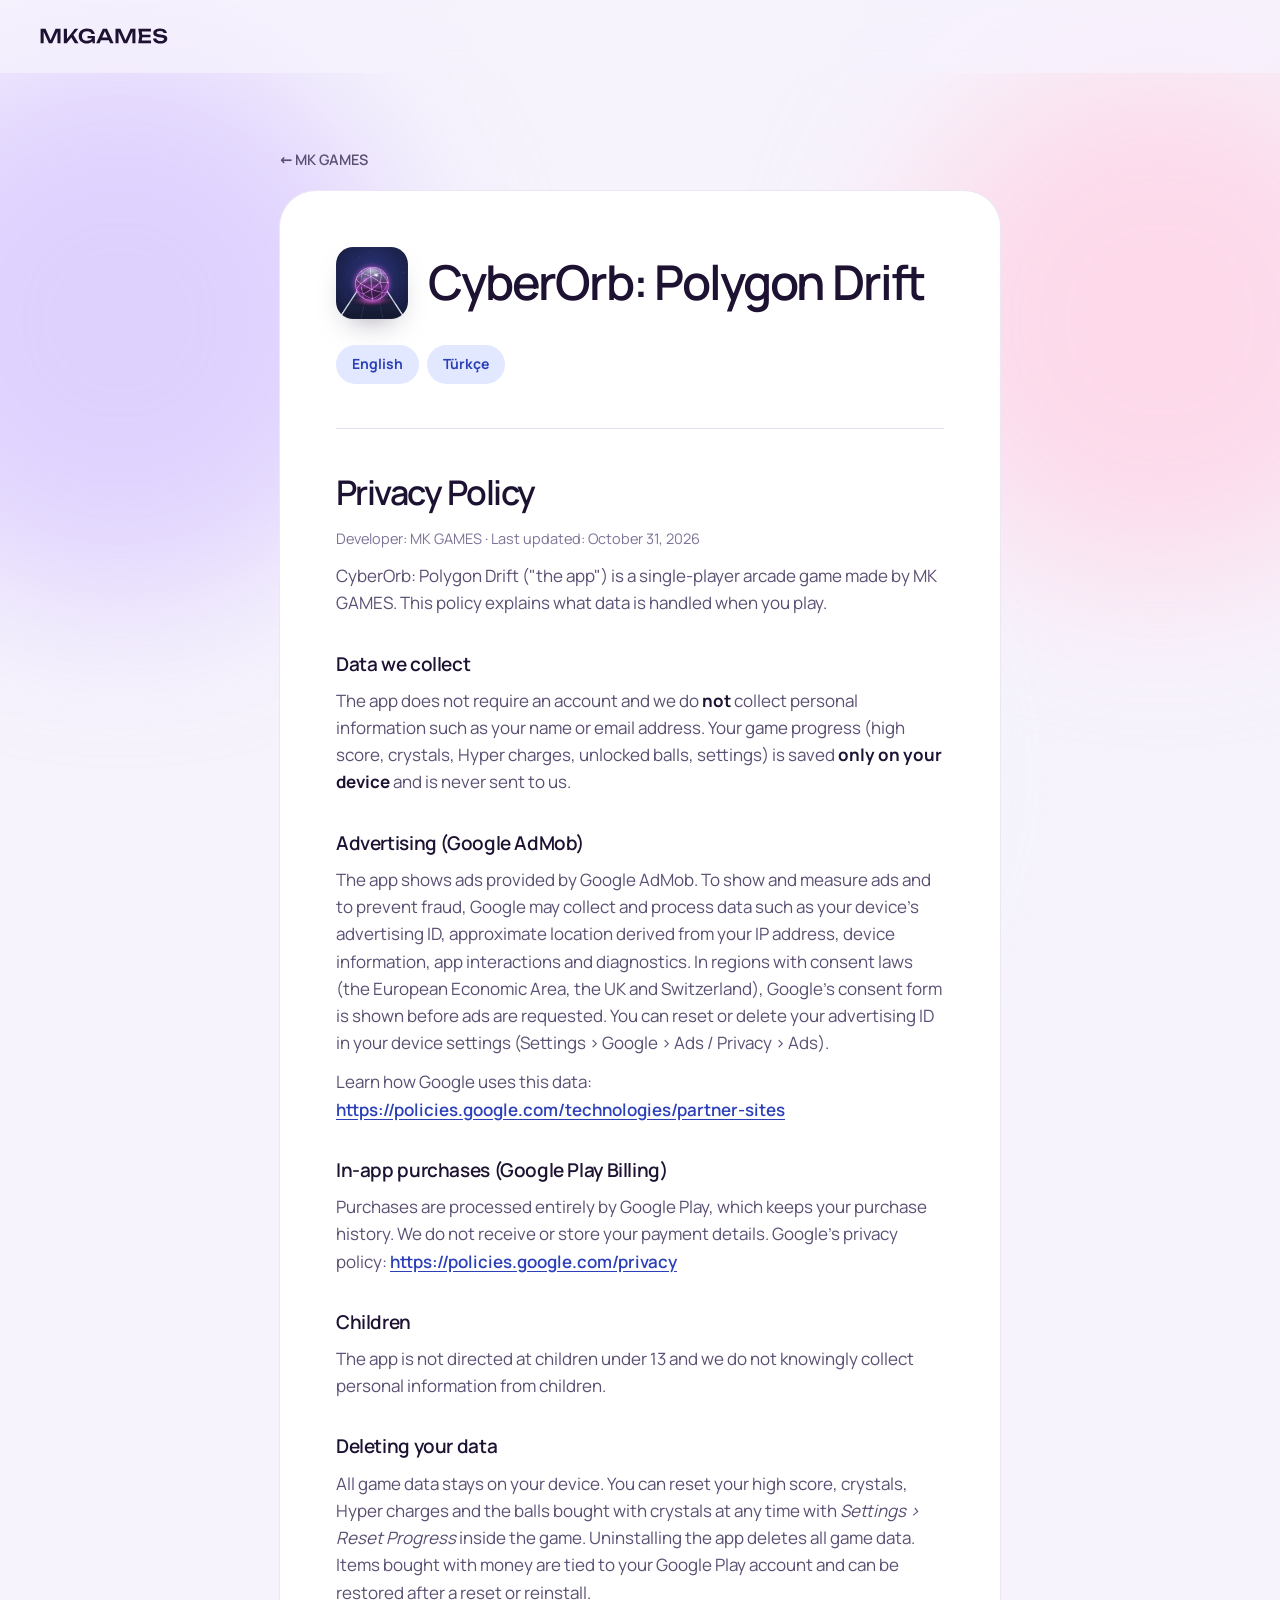
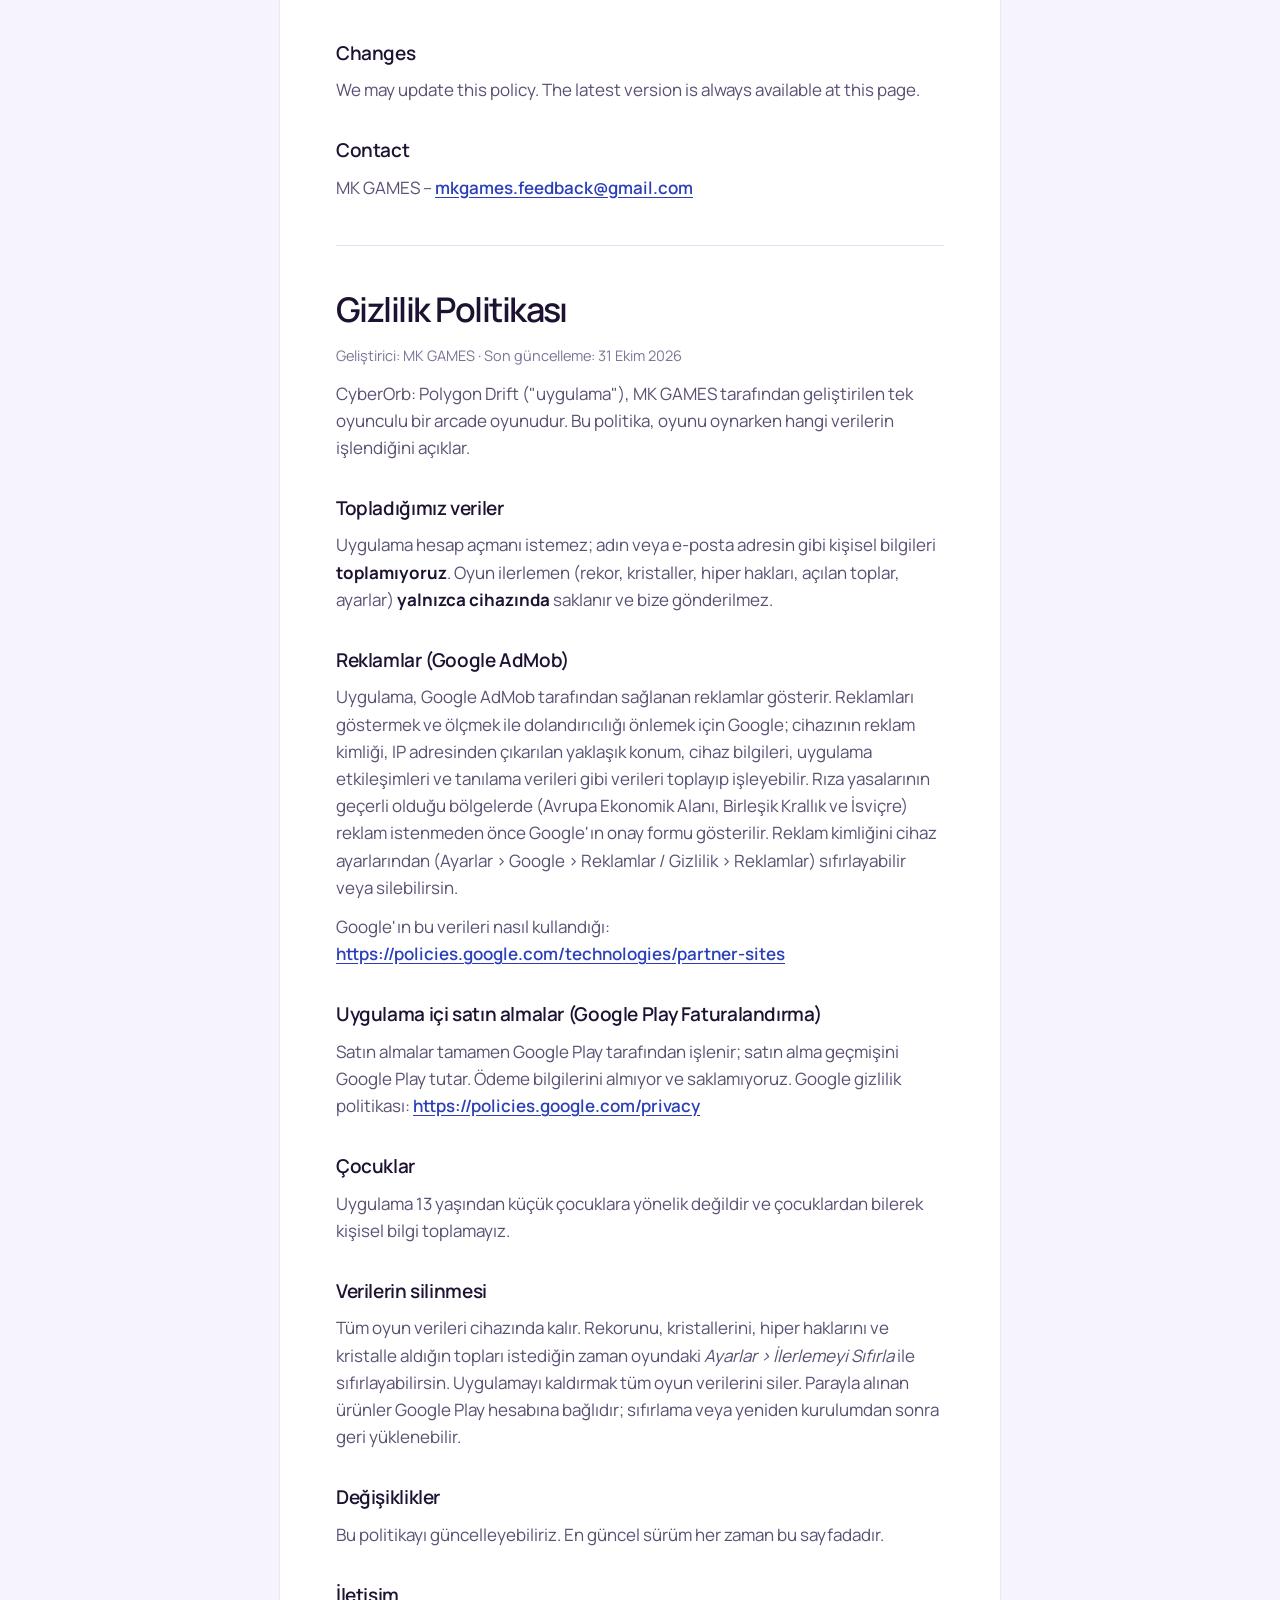
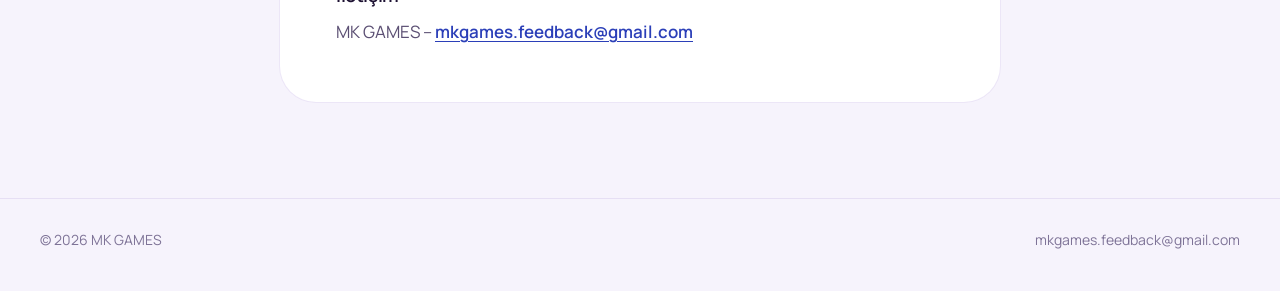
==== commit b01cdf6d: "Switch the site to the light pastel lilac design New hero with the "Short breaks, long fun." slogan " ====
--- a/privacy/cyberorb.html
+++ b/privacy/cyberorb.html
@@ -5,7 +5,7 @@
 <meta name="viewport" content="width=device-width, initial-scale=1">
 <title>CyberOrb: Polygon Drift Privacy Policy / Gizlilik Politikası</title>
 <meta name="description" content="Privacy policy for CyberOrb: Polygon Drift by MK GAMES.">
-<meta name="theme-color" content="#140c24">
+<meta name="theme-color" content="#f6f3fc">
 <link rel="icon" href="../assets/brand/favicon.svg" type="image/svg+xml">
 <link rel="icon" href="../favicon.ico" sizes="32x32">
 <link rel="apple-touch-icon" href="../assets/brand/apple-touch-icon.png">
@@ -13,12 +13,14 @@
 <link rel="stylesheet" href="../assets/style.css">
 </head>
 <body>
+<div class="glow" aria-hidden="true"><i></i><i></i><i></i></div>
 <div class="bar"><div class="wrap">
-  <a class="bar-logo" href="../index.html" aria-label="MK GAMES"><img src="../assets/brand/logo-acik.svg" width="6760" height="820" alt="MK GAMES"></a>
+  <a class="bar-logo" href="../index.html" aria-label="MK GAMES"><img src="../assets/brand/logo-koyu.svg" width="6760" height="820" alt="MK GAMES"></a>
 </div></div>
-<main class="doc" style="--accent:#5fe3cb">
+<main class="doc" style="--tint:#e2e8ff;--ink:#2b3fb8">
   <div class="wrap">
     <a class="back" href="../index.html#cyberorb">← MK GAMES</a>
+    <div class="doc-card">
     <header class="doc-head">
       <img src="../assets/cyberorb/icon.png" width="256" height="256" alt="">
       <h1>CyberOrb: Polygon Drift</h1>
@@ -66,6 +68,7 @@
       <h3>İletişim</h3>
       <p>MK GAMES – <a href="mailto:mkgames.feedback@gmail.com">mkgames.feedback@gmail.com</a></p>
     </section>
+    </div>
   </div>
 </main>
 <footer><div class="wrap"><span>© 2026 MK GAMES</span><a href="mailto:mkgames.feedback@gmail.com">mkgames.feedback@gmail.com</a></div></footer>
--- a/assets/style.css
+++ b/assets/style.css
@@ -1,4 +1,5 @@
-/* MK GAMES site styles, in the Patlıcan & Lila brand palette (#1E1233, #F4F1FA, #9B7BFF). Each game section sets --accent for small touches. */
+/* MK GAMES site styles: light pastel lilac on the Patlıcan & Lila palette (#1E1233, #F4F1FA, #9B7BFF).
+   Each game sets --tint (its pastel panel) and --ink (its text accent). */
 
 @font-face { font-family: "Manrope"; src: url("fonts/manrope.woff2") format("woff2"); font-weight: 200 800; font-display: swap; }
 @font-face { font-family: "Manrope"; src: url("fonts/manrope-ext.woff2") format("woff2"); font-weight: 200 800; font-display: swap; unicode-range: U+0100-02BA, U+1E00-1E9F, U+2C60-2C7F, U+A720-A7FF; }
@@ -7,193 +8,258 @@
   --eggplant: #1e1233;
   --lilac-light: #f4f1fa;
   --lilac: #9b7bff;
-  --bg: #140c24;
-  --surface: var(--eggplant);
-  --surface-2: #2a1c47;
-  --text: var(--lilac-light);
-  --muted: #b5abc9;
+  --pink: #ff7ab6;
+  --bg: #f6f3fc;
+  --text: var(--eggplant);
+  --muted: #5b4f73;
   --faint: #7e7397;
-  --line: rgba(244, 241, 250, .1);
-  --brand: var(--lilac);
-  --accent: var(--brand);
+  --line: #e6dff4;
+  --tint: #efe5ff;
+  --ink: #6b2bd9;
   --font: "Manrope", system-ui, -apple-system, "Segoe UI", Roboto, sans-serif;
-  --gutter: clamp(20px, 5vw, 56px);
-  --max: 1200px;
+  --gutter: clamp(16px, 4vw, 40px);
+  --max: 1280px;
   --ease: cubic-bezier(.2, .7, .2, 1);
+  --shadow: 0 34px 60px -30px rgba(30, 18, 51, .5);
 }
 
 * { box-sizing: border-box; }
-html { scroll-behavior: smooth; scroll-padding-top: 72px; -webkit-text-size-adjust: 100%; }
-body { margin: 0; background: var(--bg); color: var(--text); font: 400 17px/1.6 var(--font); -webkit-font-smoothing: antialiased; overflow-x: hidden; }
+html { scroll-behavior: smooth; scroll-padding-top: 76px; -webkit-text-size-adjust: 100%; }
+body { position: relative; margin: 0; background: var(--bg); color: var(--text); font: 400 17px/1.6 var(--font); -webkit-font-smoothing: antialiased; overflow-x: hidden; }
 img { display: block; max-width: 100%; height: auto; }
 a { color: inherit; }
 p { margin: 0; }
 ul { margin: 0; padding: 0; list-style: none; }
-h1, h2, h3 { margin: 0; font-weight: 600; letter-spacing: -.035em; }
-:focus-visible { outline: 2px solid var(--text); outline-offset: 3px; border-radius: 6px; }
-.wrap { width: 100%; max-width: var(--max); margin-inline: auto; padding-inline: var(--gutter); }
-.skip { position: absolute; left: -999px; top: 8px; z-index: 20; padding: 8px 14px; border-radius: 99px; background: var(--lilac); color: var(--eggplant); font-weight: 600; }
+h1, h2, h3 { margin: 0; font-weight: 600; letter-spacing: -.045em; }
+:focus-visible { outline: 2px solid var(--lilac); outline-offset: 3px; border-radius: 8px; }
+.wrap { position: relative; width: 100%; max-width: var(--max); margin-inline: auto; padding-inline: var(--gutter); }
+.skip { position: absolute; left: -999px; top: 8px; z-index: 20; padding: 8px 14px; border-radius: 99px; background: var(--eggplant); color: #fff; font-weight: 600; }
 .skip:focus { left: 8px; }
-.eyebrow { color: var(--faint); font-size: 13px; font-weight: 600; letter-spacing: .14em; text-transform: uppercase; }
+
+/* Soft pastel light behind the page */
+.glow { position: absolute; inset: 0 0 auto; height: 1500px; overflow: hidden; z-index: 0; pointer-events: none; }
+.glow i { position: absolute; border-radius: 50%; filter: blur(80px); }
+.glow i:nth-child(1) { width: 560px; height: 560px; left: -160px; top: 40px; background: #d9c9ff; opacity: .8; }
+.glow i:nth-child(2) { width: 520px; height: 520px; right: -140px; top: 60px; background: #ffd3e6; opacity: .8; }
+.glow i:nth-child(3) { width: 420px; height: 420px; left: 38%; top: 560px; background: #cdf3e8; opacity: .55; }
+main, footer { position: relative; z-index: 1; }
 
 /* Top bar */
-.bar { position: sticky; top: 0; z-index: 10; background: rgba(20, 12, 36, .74); backdrop-filter: saturate(160%) blur(16px); -webkit-backdrop-filter: saturate(160%) blur(16px); border-bottom: 1px solid var(--line); }
-.bar .wrap { display: flex; align-items: center; gap: 28px; min-height: 60px; }
+.bar { position: sticky; top: 0; z-index: 10; background: rgba(246, 243, 252, .72); backdrop-filter: saturate(160%) blur(16px); -webkit-backdrop-filter: saturate(160%) blur(16px); border-bottom: 1px solid transparent; transition: border-color .3s; }
+.bar .wrap { display: flex; align-items: center; gap: 30px; min-height: 72px; }
 .bar-logo { display: block; }
 .bar-logo img { width: 128px; }
-.bar nav { display: flex; gap: 28px; margin-left: auto; font-size: 14.5px; font-weight: 500; }
+.bar nav { display: flex; gap: 30px; margin-left: auto; font-size: 15px; font-weight: 500; }
 .bar nav a { color: var(--muted); text-decoration: none; transition: color .2s; }
 .bar nav a:hover { color: var(--text); }
-.lang { display: flex; padding: 3px; border-radius: 99px; background: var(--surface-2); }
-.lang button { appearance: none; border: 0; border-radius: 99px; background: none; color: var(--muted); font: 600 12.5px/1 var(--font); letter-spacing: .04em; padding: 7px 11px; cursor: pointer; transition: color .2s, background-color .2s; }
+.lang { display: flex; padding: 3px; border-radius: 99px; background: #fff; box-shadow: 0 0 0 1px var(--line); }
+.bar .lang:only-child, .bar-logo + .lang { margin-left: auto; }
+.lang button { appearance: none; border: 0; border-radius: 99px; background: none; color: var(--faint); font: 700 12.5px/1 var(--font); letter-spacing: .04em; padding: 7px 11px; cursor: pointer; transition: color .2s, background-color .2s; }
 .lang button:hover { color: var(--text); }
-.lang button[aria-pressed="true"] { background: var(--lilac); color: var(--eggplant); }
+.lang button[aria-pressed="true"] { background: var(--eggplant); color: var(--lilac-light); }
+
+/* Shared bits */
+.pill { display: inline-flex; align-items: center; gap: 10px; padding: 8px 16px; border-radius: 99px; background: #fff; box-shadow: 0 0 0 1px var(--line); color: var(--muted); font-size: 14px; font-weight: 600; }
+.dot { width: 8px; height: 8px; border-radius: 50%; background: var(--lilac); }
+.badge { display: inline-flex; align-items: center; gap: 7px; padding: 5px 12px; border-radius: 99px; background: rgba(255, 255, 255, .72); color: var(--muted); font-size: 12.5px; font-weight: 700; }
+.badge::before { content: ""; width: 6px; height: 6px; border-radius: 50%; background: #a99fbe; }
+.badge.live { background: #dcf5e9; color: #16714a; }
+.badge.live::before { background: #22b373; }
+.sec-head { display: flex; flex-wrap: wrap; align-items: end; justify-content: space-between; gap: 10px 40px; margin-bottom: 34px; }
+.sec-head h2 { font-size: clamp(40px, 5vw, 58px); line-height: 1.04; }
+.sec-head p { color: var(--faint); font-size: 17px; }
+
+/* Buttons */
+.btn { display: inline-flex; align-items: center; justify-content: center; gap: 10px; min-height: 52px; padding: 0 24px; border-radius: 99px; font: 600 15.5px/1.2 var(--font); text-decoration: none; transition: transform .25s var(--ease), background-color .2s, box-shadow .2s; }
+.btn svg { flex: none; width: 17px; height: 17px; }
+.btn-dark { background: var(--eggplant); color: #fff; }
+a.btn-dark:hover { transform: translateY(-2px); background: #2e1d4d; }
+.btn-light { background: #fff; color: var(--text); box-shadow: 0 0 0 1px #e1d9f2; }
+a.btn-light:hover { transform: translateY(-2px); box-shadow: 0 0 0 1px #cbbff0; }
+.btn-store { padding: 0 26px 0 20px; text-align: left; }
+.btn-store small { display: block; font-size: 10.5px; font-weight: 700; letter-spacing: .06em; text-transform: uppercase; opacity: .65; }
+.btn-soon { background: rgba(255, 255, 255, .75); color: var(--muted); cursor: default; }
+.btn-sm { min-height: 42px; padding: 0 18px; font-size: 14px; font-weight: 700; }
+.btn-soft { background: rgba(255, 255, 255, .78); color: var(--ink); }
+a.btn-soft:hover { transform: translateY(-2px); background: #fff; }
+.legal-links { display: flex; flex-wrap: wrap; gap: 4px 18px; font-size: 14px; font-weight: 600; }
+.legal-links a { color: #4a3f60; text-decoration: underline; text-decoration-color: rgba(30, 18, 51, .25); text-underline-offset: 4px; transition: text-decoration-color .2s; }
+.legal-links a:hover { text-decoration-color: currentColor; }
+.legal-links .later { color: #9a8fb0; font-weight: 500; }
 
 /* Hero */
-.hero { position: relative; overflow: hidden; padding-top: clamp(72px, 11vw, 140px); text-align: center; background: radial-gradient(70% 60% at 50% 0, rgba(155, 123, 255, .2), transparent 70%); }
-.pill { display: inline-flex; align-items: center; gap: 10px; padding: 7px 16px 7px 12px; border: 1px solid var(--line); border-radius: 99px; background: rgba(155, 123, 255, .08); color: var(--muted); font-size: 13.5px; font-weight: 500; }
-.dot { width: 7px; height: 7px; border-radius: 50%; background: var(--lilac); box-shadow: 0 0 0 4px rgba(155, 123, 255, .2); }
-h1 { margin-top: 28px; font-size: clamp(48px, 8.6vw, 116px); line-height: .98; letter-spacing: -.055em; background: linear-gradient(180deg, var(--lilac-light) 30%, rgba(244, 241, 250, .62)); -webkit-background-clip: text; background-clip: text; color: transparent; padding-bottom: .06em; }
-h1 em { font-style: normal; background: linear-gradient(90deg, #c8b6ff, var(--lilac) 55%, #7d5cf0); -webkit-background-clip: text; background-clip: text; color: transparent; }
-.hero-text { max-width: 30em; margin: 24px auto 0; color: var(--muted); font-size: clamp(17px, 1.7vw, 20px); line-height: 1.55; }
-.hero-cta { display: flex; flex-wrap: wrap; justify-content: center; gap: 12px; margin-top: 36px; }
-.btn-ghost { min-height: 50px; padding: 0 24px; border-radius: 99px; border: 1px solid var(--line); color: var(--text); font-weight: 600; }
-a.btn-ghost:hover { background: rgba(155, 123, 255, .1); }
-.showcase { position: relative; display: flex; justify-content: center; align-items: flex-start; height: clamp(300px, 40vw, 560px); margin-top: clamp(56px, 7vw, 88px); -webkit-mask-image: linear-gradient(#000 55%, transparent); mask-image: linear-gradient(#000 55%, transparent); }
-.showcase::before { content: ""; position: absolute; inset: 10% 20% auto; height: 70%; background: radial-gradient(closest-side, rgba(255, 95, 162, .35), transparent), radial-gradient(closest-side at 25% 60%, rgba(95, 227, 203, .25), transparent), radial-gradient(closest-side at 75% 60%, rgba(255, 210, 31, .22), transparent); filter: blur(40px); }
-.ph { position: relative; width: clamp(150px, 19vw, 270px); border-radius: clamp(18px, 2.2vw, 32px); box-shadow: 0 0 0 1px rgba(255, 255, 255, .12), 0 50px 100px -40px #000; }
-.ph-c { z-index: 2; }
-.ph-l { z-index: 1; margin-right: -4%; transform: translateY(14%) rotate(-7deg) scale(.9); }
-.ph-r { z-index: 1; margin-left: -4%; transform: translateY(14%) rotate(7deg) scale(.9); }
-
-/* Game lineup */
-.lineup { padding-block: clamp(40px, 6vw, 72px) clamp(80px, 11vw, 144px); }
-.sec-head { display: flex; flex-wrap: wrap; align-items: end; justify-content: space-between; gap: 12px 40px; margin-bottom: 40px; }
-.sec-head h2 { font-size: clamp(36px, 5.4vw, 64px); line-height: 1.04; }
-.sec-head p { max-width: 24em; color: var(--muted); }
-.cards { display: grid; grid-template-columns: repeat(2, minmax(0, 1fr)); gap: 16px; }
-.card { position: relative; display: flex; flex-direction: column; justify-content: space-between; min-height: clamp(300px, 30vw, 380px); padding: clamp(24px, 3vw, 36px); overflow: hidden; border-radius: 28px; background: radial-gradient(90% 90% at 100% 100%, color-mix(in srgb, var(--accent) 24%, transparent), transparent 60%), var(--surface); box-shadow: inset 0 0 0 1px var(--line); text-decoration: none; isolation: isolate; transition: transform .5s var(--ease); }
-.card:hover { transform: translateY(-4px); }
-.card-icon { width: 64px; border-radius: 23%; box-shadow: 0 0 0 1px var(--line); }
-.card-shot, .card-art { position: absolute; z-index: -1; right: clamp(-10px, 2vw, 32px); top: 32px; width: clamp(130px, 15vw, 190px); border-radius: 22px; box-shadow: 0 0 0 1px rgba(255, 255, 255, .12), 0 30px 60px -20px #000; transform: rotate(6deg); transition: transform .6s var(--ease); }
-.card-art { top: 48px; width: clamp(120px, 13vw, 170px); border-radius: 23%; opacity: .9; }
+.hero .wrap { display: grid; grid-template-columns: minmax(0, 1.05fr) minmax(0, .95fr); gap: 40px; align-items: center; padding-block: clamp(24px, 4vw, 40px) clamp(72px, 9vw, 120px); }
+h1 { margin-top: 26px; font-size: clamp(48px, 6.4vw, 88px); line-height: .98; letter-spacing: -.058em; padding-bottom: .04em; }
+h1 em { font-style: normal; background: linear-gradient(90deg, var(--lilac), var(--pink)); -webkit-background-clip: text; background-clip: text; color: transparent; }
+.hero-text { max-width: 27em; margin-top: 26px; color: var(--muted); font-size: clamp(17px, 1.5vw, 20px); line-height: 1.55; }
+.hero-cta { display: flex; flex-wrap: wrap; gap: 12px; margin-top: 34px; }
+.trust { display: flex; flex-wrap: wrap; gap: 8px 22px; margin-top: 30px; color: var(--faint); font-size: 14px; font-weight: 600; }
+.trust li::before { content: "✓"; margin-right: 7px; color: var(--lilac); }
+
+/* Phone mockup in the hero */
+.stage { position: relative; height: 720px; }
+.phone { position: absolute; left: 50%; top: 0; width: 340px; height: 700px; margin-left: -170px; padding: 13px; border-radius: 58px; background: var(--eggplant); box-shadow: 0 70px 110px -50px rgba(70, 30, 140, .6), inset 0 0 0 2px #3a2a5c; transform: rotate(-3deg); }
+.screen { position: relative; height: 100%; padding: 56px 22px 0; overflow: hidden; border-radius: 46px; background: radial-gradient(70% 45% at 20% 8%, #e4d8ff, transparent 70%), radial-gradient(70% 50% at 100% 70%, #ffc6de, transparent 70%), radial-gradient(60% 40% at 0 100%, #c9f1e4, transparent 70%), #b9a2ff; }
+.notch { position: absolute; left: 50%; top: 12px; width: 104px; height: 28px; margin-left: -52px; border-radius: 99px; background: var(--eggplant); }
+.clock { position: absolute; left: 28px; top: 15px; font-size: 13px; font-weight: 800; }
+.wid { padding: 16px 18px; border-radius: 24px; background: rgba(255, 255, 255, .55); }
+.wid > span { font-size: 12px; font-weight: 700; color: var(--muted); }
+.wid b { display: block; margin: 2px 0 6px; font-size: 27px; letter-spacing: -.04em; }
+.apps { display: grid; grid-template-columns: repeat(4, 1fr); gap: 12px; margin-top: 22px; }
+.apps span { text-align: center; font-size: 10.5px; font-weight: 700; }
+.apps img { width: 58px; margin: 0 auto 6px; border-radius: 24%; box-shadow: 0 10px 18px -10px rgba(30, 18, 51, .6); }
+.wid-new { display: flex; gap: 14px; align-items: center; margin-top: 22px; padding: 14px; border-radius: 24px; background: rgba(255, 241, 204, .85); }
+.wid-new img { width: 62px; border-radius: 24%; }
+.wid-new b { display: block; font-size: 17px; letter-spacing: -.03em; }
+.wid-new span { font-size: 12px; font-weight: 600; color: #8a6200; }
+.wid-time { margin-top: 14px; padding: 14px 16px; border-radius: 24px; background: rgba(255, 255, 255, .55); }
+.wid-time > span { font-size: 12px; font-weight: 700; color: var(--muted); }
+.bars { display: flex; align-items: end; gap: 6px; height: 44px; margin-top: 8px; }
+.bars i { flex: 1; border-radius: 6px; background: linear-gradient(var(--lilac), var(--pink)); }
+.dock { position: absolute; left: 16px; right: 16px; bottom: 16px; display: flex; justify-content: space-around; padding: 12px; border-radius: 28px; background: rgba(255, 255, 255, .45); }
+.dock img { width: 52px; border-radius: 24%; }
+
+/* Game cards */
+.lineup { padding-bottom: clamp(80px, 9vw, 110px); }
+.cards { display: grid; grid-template-columns: repeat(2, minmax(0, 1fr)); gap: 20px; }
+.card { position: relative; display: flex; flex-direction: column; justify-content: space-between; gap: 24px; min-height: 420px; padding: 34px; overflow: hidden; border-radius: 36px; background: var(--tint); isolation: isolate; }
+.card-icon { width: 64px; border-radius: 24%; box-shadow: 0 10px 24px -12px rgba(30, 18, 51, .4); }
+.card-shot { position: absolute; z-index: -1; right: 40px; top: 36px; width: clamp(150px, 14vw, 196px); border-radius: 24px; border: 5px solid #fff; box-shadow: var(--shadow); transform: rotate(6deg); transition: transform .6s var(--ease); }
+.card-art { position: absolute; z-index: -1; right: 46px; top: 60px; width: clamp(150px, 14vw, 196px); border-radius: 24%; box-shadow: 0 34px 60px -26px rgba(120, 80, 0, .5); transform: rotate(9deg); transition: transform .6s var(--ease); }
 .card:hover .card-shot, .card:hover .card-art { transform: rotate(3deg) translateY(-8px); }
-.card-text { max-width: 52%; }
-.card h3 { margin-top: 14px; font-size: clamp(26px, 2.6vw, 34px); letter-spacing: -.035em; }
+.card-text { max-width: 50%; }
+.card h3 { margin-top: 14px; font-size: 34px; line-height: 1.1; }
+.card h3 a { text-decoration: none; }
+.card h3 a:hover { color: var(--ink); }
 .card p { margin-top: 6px; color: var(--muted); font-size: 15.5px; line-height: 1.5; }
-.badge { display: inline-flex; align-items: center; gap: 8px; padding: 5px 12px; border-radius: 99px; background: rgba(255, 255, 255, .07); color: var(--muted); font-size: 12.5px; font-weight: 600; }
-.badge::before { content: ""; width: 6px; height: 6px; border-radius: 50%; background: var(--faint); }
-.badge.live { color: var(--text); }
-.badge.live::before { background: #34d399; }
-
-/* Game sections */
-.game { padding-block: clamp(80px, 11vw, 144px); border-top: 1px solid var(--line); background: radial-gradient(50% 36% at 0 0, color-mix(in srgb, var(--accent) 9%, transparent), transparent 75%); }
-.game-top { display: grid; grid-template-columns: minmax(0, 1.05fr) minmax(0, 1fr); gap: clamp(40px, 7vw, 112px); align-items: start; }
+.card .btn { margin-top: 18px; }
+.card .legal-links { margin-top: 14px; }
+
+/* Game detail sections */
+.game { padding-bottom: 24px; }
+.panel { padding: clamp(28px, 5vw, 64px); border-radius: 40px; background: var(--tint); }
+.game-top { display: grid; grid-template-columns: minmax(0, 1.05fr) minmax(0, 1fr); gap: clamp(32px, 6vw, 88px); align-items: start; }
 .game-id { display: flex; align-items: center; gap: 20px; }
-.game-id img { flex: none; width: clamp(72px, 8vw, 92px); aspect-ratio: 1; border-radius: 23%; box-shadow: 0 0 0 1px var(--line); }
-.kicker { color: var(--accent); font-size: 13px; font-weight: 600; letter-spacing: .12em; text-transform: uppercase; }
+.game-id img { flex: none; width: clamp(72px, 8vw, 92px); aspect-ratio: 1; border-radius: 24%; box-shadow: 0 14px 30px -16px rgba(30, 18, 51, .5); }
+.kicker { color: var(--ink); font-size: 13px; font-weight: 700; letter-spacing: .12em; text-transform: uppercase; }
 .game h2 { margin-top: 4px; font-size: clamp(36px, 4.4vw, 56px); line-height: 1.02; overflow-wrap: anywhere; }
-.lead { margin-top: 32px; max-width: 30em; color: var(--muted); font-size: clamp(18px, 1.8vw, 21px); line-height: 1.55; }
-.facts { display: flex; flex-wrap: wrap; margin-top: 20px; color: var(--faint); font-size: 14.5px; font-weight: 500; }
-.facts li + li::before { content: "·"; margin-inline: 10px; }
-.features { border-top: 1px solid var(--line); }
-.features li { padding-block: 18px; border-bottom: 1px solid var(--line); color: var(--muted); font-size: 15.5px; line-height: 1.55; }
-.features b { display: block; margin-bottom: 2px; color: var(--text); font-size: 16.5px; font-weight: 600; letter-spacing: -.01em; }
-
-/* Buttons and links */
-.cta { display: flex; flex-wrap: wrap; align-items: center; gap: 12px 28px; margin-top: 36px; }
-.cta-pair { display: flex; flex-wrap: wrap; gap: 8px 24px; }
-.btn { display: inline-flex; align-items: center; gap: 8px; color: var(--muted); font-size: 15px; font-weight: 500; text-decoration: none; transition: color .2s, background-color .2s, transform .2s var(--ease); }
-.btn svg { flex: none; width: 17px; height: 17px; }
-a.btn:hover { color: var(--text); }
-.btn-play, .btn-soon { min-height: 50px; padding: 0 24px; border-radius: 99px; font-weight: 600; }
-.btn-play { background: var(--lilac); color: var(--eggplant); }
-a.btn-play:hover { color: var(--eggplant); background: #b39bff; transform: translateY(-2px); }
-.btn-soon { background: var(--surface-2); color: var(--muted); cursor: default; }
+.lead { margin-top: 28px; max-width: 30em; color: var(--muted); font-size: clamp(17px, 1.7vw, 20px); line-height: 1.55; }
+.facts { display: flex; flex-wrap: wrap; gap: 8px; margin-top: 20px; }
+.facts li { padding: 6px 13px; border-radius: 99px; background: rgba(255, 255, 255, .6); color: var(--muted); font-size: 13.5px; font-weight: 600; }
+.cta { margin-top: 32px; }
+.cta .legal-links { margin-top: 16px; }
+.features { padding: 8px 26px; border-radius: 28px; background: rgba(255, 255, 255, .7); }
+.features li { padding-block: 16px; color: var(--muted); font-size: 15px; line-height: 1.55; }
+.features li + li { border-top: 1px solid rgba(30, 18, 51, .08); }
+.features b { display: block; margin-bottom: 2px; color: var(--text); font-size: 16px; font-weight: 700; letter-spacing: -.01em; }
 
 /* Screenshots */
-.shots { display: grid; grid-template-columns: repeat(5, minmax(0, 1fr)); gap: clamp(12px, 1.6vw, 20px); margin-top: clamp(56px, 7vw, 88px); }
-.shot { display: block; width: 100%; padding: 0; border: 0; border-radius: 20px; overflow: hidden; background: var(--surface); cursor: zoom-in; box-shadow: 0 0 0 1px var(--line); transition: transform .4s var(--ease); }
+.shots { display: grid; grid-template-columns: repeat(5, minmax(0, 1fr)); gap: clamp(12px, 1.6vw, 20px); margin-top: clamp(40px, 5vw, 56px); }
+.shot { display: block; width: 100%; padding: 0; border: 0; border-radius: 20px; overflow: hidden; background: #fff; cursor: zoom-in; box-shadow: 0 24px 40px -28px rgba(30, 18, 51, .55); transition: transform .4s var(--ease); }
 .shot:hover { transform: translateY(-6px); }
-.shot:focus-visible { outline-offset: 3px; border-radius: 20px; }
-
-/* Privacy and contact */
-.privacy { padding-block: clamp(80px, 11vw, 144px); border-top: 1px solid var(--line); }
-.privacy h2 { font-size: clamp(36px, 5.4vw, 64px); line-height: 1.04; }
-.privacy-intro { max-width: 38em; margin-top: 20px; color: var(--muted); font-size: 17.5px; }
-.promises { display: grid; grid-template-columns: repeat(4, minmax(0, 1fr)); gap: 12px; margin-top: 48px; }
-.promises li { padding: 26px 24px; border-radius: 20px; background: var(--surface); }
-.promises b { display: block; margin-bottom: 6px; font-size: 17px; font-weight: 600; letter-spacing: -.01em; }
-.promises span { display: block; color: var(--muted); font-size: 15px; line-height: 1.55; }
-.policy-links { display: grid; grid-template-columns: repeat(3, minmax(0, 1fr)); gap: 12px; margin-top: 12px; }
-.legal { display: grid; grid-template-columns: auto minmax(0, 1fr); align-items: center; gap: 2px 16px; padding: 20px 24px; border-radius: 20px; background: var(--surface); }
-.legal img { grid-row: span 3; width: 56px; height: 56px; border-radius: 23%; }
-.legal b { font-size: 17px; font-weight: 600; letter-spacing: -.01em; }
-.legal a { width: fit-content; color: var(--muted); font-size: 14.5px; text-decoration: none; transition: color .2s; }
-.legal a:hover { color: var(--text); }
-.contact { padding-block: 0 clamp(80px, 11vw, 144px); }
-.contact-card { padding: clamp(48px, 8vw, 96px) var(--gutter); border-radius: 28px; background: radial-gradient(60% 80% at 50% 0, rgba(155, 123, 255, .22), transparent 70%), var(--surface); text-align: center; }
-.contact h2 { font-size: clamp(34px, 5vw, 56px); line-height: 1.05; }
-.contact p { margin-top: 12px; color: var(--muted); }
-.mail { display: inline-block; margin-top: 28px; font-size: clamp(20px, 3.2vw, 34px); font-weight: 600; letter-spacing: -.03em; text-decoration: none; overflow-wrap: anywhere; background: linear-gradient(currentColor, currentColor) 0 100% / 0 1px no-repeat; transition: background-size .4s var(--ease); }
-.mail:hover { background-size: 100% 1px; }
-footer { padding-block: 32px; border-top: 1px solid var(--line); color: var(--faint); font-size: 13.5px; }
+
+/* Privacy */
+.privacy { padding-block: clamp(80px, 9vw, 120px) clamp(60px, 7vw, 90px); }
+.privacy h2 { font-size: clamp(40px, 5vw, 58px); line-height: 1.04; }
+.privacy-intro { max-width: 38em; margin-top: 16px; color: var(--muted); font-size: 17px; }
+.promises { display: grid; grid-template-columns: repeat(4, minmax(0, 1fr)); gap: 14px; margin-top: 40px; }
+.promises li { display: flex; flex-direction: column; gap: 10px; padding: 22px; border-radius: 24px; background: #fff; box-shadow: 0 0 0 1px #ece6f7; }
+.promises i { display: grid; place-items: center; width: 42px; height: 42px; border-radius: 14px; background: #efe5ff; color: var(--ink); font-style: normal; }
+.promises i svg { width: 20px; height: 20px; }
+.promises b { font-size: 16px; font-weight: 700; letter-spacing: -.01em; }
+.promises span { color: var(--faint); font-size: 14.5px; line-height: 1.55; }
+.policy-links { display: grid; grid-template-columns: repeat(3, minmax(0, 1fr)); gap: 14px; margin-top: 14px; }
+.legal { display: grid; grid-template-columns: auto minmax(0, 1fr); align-items: center; gap: 2px 16px; padding: 20px 22px; border-radius: 24px; background: var(--tint); }
+.legal img { grid-row: span 3; width: 56px; height: 56px; border-radius: 24%; }
+.legal b { font-size: 17px; font-weight: 700; letter-spacing: -.01em; }
+.legal a { width: fit-content; color: #4a3f60; font-size: 14.5px; font-weight: 600; text-decoration: underline; text-decoration-color: rgba(30, 18, 51, .25); text-underline-offset: 4px; }
+.legal a:hover { text-decoration-color: currentColor; }
+
+/* Contact */
+.contact { padding-bottom: clamp(80px, 9vw, 120px); }
+.contact-card { padding: clamp(48px, 8vw, 88px) var(--gutter); border-radius: 40px; background: radial-gradient(60% 90% at 15% 0, #e4d8ff, transparent 70%), radial-gradient(60% 90% at 90% 100%, #ffd3e6, transparent 70%), #fff; box-shadow: 0 0 0 1px #ece6f7; text-align: center; }
+.contact h2 { font-size: clamp(36px, 5vw, 56px); line-height: 1.05; }
+.contact p { margin-top: 10px; color: var(--muted); }
+.mail { display: inline-block; margin-top: 26px; font-size: clamp(20px, 3.2vw, 34px); font-weight: 700; letter-spacing: -.03em; text-decoration: none; overflow-wrap: anywhere; background: linear-gradient(currentColor, currentColor) 0 100% / 0 2px no-repeat; transition: background-size .4s var(--ease); }
+.mail:hover { background-size: 100% 2px; }
+
+footer { padding-block: 30px 40px; border-top: 1px solid var(--line); color: var(--faint); font-size: 14px; }
 footer .wrap { display: flex; flex-wrap: wrap; justify-content: space-between; gap: 8px 24px; }
 footer a { text-decoration: none; }
 footer a:hover { color: var(--text); }
 
 /* Screenshot viewer */
-dialog.viewer { width: 100vw; height: 100dvh; max-width: none; max-height: none; margin: 0; padding: 0; border: 0; background: rgba(14, 8, 26, .95); color: #fff; }
+dialog.viewer { width: 100vw; height: 100dvh; max-width: none; max-height: none; margin: 0; padding: 0; border: 0; background: rgba(30, 18, 51, .92); color: #fff; }
 dialog.viewer[open] { display: flex; align-items: center; justify-content: center; }
 dialog.viewer img { max-width: 100%; max-height: 100dvh; width: auto; height: auto; padding: 64px 16px 16px; object-fit: contain; }
-.v-btn { position: absolute; display: grid; place-items: center; width: 44px; height: 44px; border: 0; border-radius: 99px; background: rgba(255, 255, 255, .12); color: #fff; font: 500 20px/1 var(--font); cursor: pointer; backdrop-filter: blur(8px); transition: background-color .2s; }
-.v-btn:hover { background: rgba(255, 255, 255, .22); }
+.v-btn { position: absolute; display: grid; place-items: center; width: 44px; height: 44px; border: 0; border-radius: 99px; background: rgba(255, 255, 255, .14); color: #fff; font: 500 20px/1 var(--font); cursor: pointer; backdrop-filter: blur(8px); transition: background-color .2s; }
+.v-btn:hover { background: rgba(255, 255, 255, .26); }
 .v-close { top: 12px; right: 16px; }
 .v-prev { left: 16px; top: 50%; }
 .v-next { right: 16px; top: 50%; }
 
-/* Policy and terms pages */
-.doc { padding-block: clamp(40px, 7vw, 88px) 96px; }
-.doc .wrap { max-width: 760px; }
-.back { display: inline-flex; gap: 8px; color: var(--muted); font-size: 14.5px; font-weight: 500; text-decoration: none; transition: color .2s; }
+/* Privacy policy and terms pages */
+.doc { padding-block: clamp(32px, 6vw, 72px) 96px; }
+.doc .wrap { max-width: 800px; }
+.doc-card { padding: clamp(24px, 5vw, 56px); border-radius: 36px; background: #fff; box-shadow: 0 0 0 1px #ece6f7; }
+.back { display: inline-flex; gap: 8px; margin-bottom: 20px; color: var(--muted); font-size: 14.5px; font-weight: 600; text-decoration: none; transition: color .2s; }
 .back:hover { color: var(--text); }
-.doc-head { display: flex; align-items: center; gap: 20px; margin-top: 36px; }
-.doc-head img { flex: none; width: 72px; height: 72px; border-radius: 23%; box-shadow: 0 0 0 1px var(--line); }
-.doc h1 { margin: 0; font-size: clamp(32px, 5.6vw, 52px); line-height: 1.05; letter-spacing: -.04em; }
-.doc-lang { display: flex; flex-wrap: wrap; gap: 8px; margin-top: 28px; }
-.doc-lang a { padding: 7px 16px; border-radius: 99px; background: var(--surface-2); color: var(--muted); font-size: 14px; font-weight: 500; text-decoration: none; transition: color .2s; }
-.doc-lang a:hover { color: var(--text); }
-.doc section { margin-top: 48px; padding-top: 40px; border-top: 1px solid var(--line); }
-.doc section > h2 { font-size: clamp(26px, 4vw, 36px); }
+.doc-head { display: flex; align-items: center; gap: 20px; }
+.doc-head img { flex: none; width: 72px; height: 72px; border-radius: 24%; box-shadow: 0 14px 30px -16px rgba(30, 18, 51, .5); }
+.doc h1 { margin: 0; font-size: clamp(30px, 5.4vw, 48px); line-height: 1.05; letter-spacing: -.045em; }
+.doc-lang { display: flex; flex-wrap: wrap; gap: 8px; margin-top: 26px; }
+.doc-lang a { padding: 8px 16px; border-radius: 99px; background: var(--tint); color: var(--ink); font-size: 14px; font-weight: 700; text-decoration: none; }
+.doc-lang a:hover { background: #e4d8ff; }
+.doc section { margin-top: 44px; padding-top: 36px; border-top: 1px solid var(--line); }
+.doc section > h2 { font-size: clamp(26px, 4vw, 34px); }
 .doc .muted { margin-top: 8px; color: var(--faint); font-size: 14.5px; }
-.doc h3 { margin: 36px 0 8px; font-size: 19px; letter-spacing: -.02em; }
+.doc h3 { margin: 32px 0 8px; font-size: 19px; letter-spacing: -.02em; }
 .doc p, .doc li { color: var(--muted); }
 .doc p + p { margin-top: 12px; }
 .doc ul { display: grid; gap: 8px; margin-top: 12px; padding-left: 20px; list-style: disc; }
-.doc section a { color: var(--text); text-underline-offset: 3px; overflow-wrap: anywhere; }
-.doc strong { color: var(--text); font-weight: 600; }
-
+.doc section a { color: var(--ink); font-weight: 600; text-underline-offset: 3px; overflow-wrap: anywhere; }
+.doc strong { color: var(--text); font-weight: 700; }
+
+@media (max-width: 1000px) {
+  .cards { grid-template-columns: minmax(0, 1fr); }
+  .policy-links { grid-template-columns: minmax(0, 1fr); }
+}
 @media (max-width: 900px) {
-  .game-top { grid-template-columns: minmax(0, 1fr); gap: 40px; }
-  .shots { display: flex; gap: 12px; margin-inline: calc(var(--gutter) * -1); padding: 4px var(--gutter) 16px; overflow-x: auto; scroll-snap-type: x proximity; scroll-padding-inline: var(--gutter); scrollbar-width: none; }
+  .game-top { grid-template-columns: minmax(0, 1fr); gap: 32px; }
+  .shots { display: flex; gap: 12px; margin-inline: calc(clamp(28px, 5vw, 64px) * -1); padding: 4px clamp(28px, 5vw, 64px) 16px; overflow-x: auto; scroll-snap-type: x proximity; scrollbar-width: none; }
   .shots::-webkit-scrollbar { display: none; }
-  .shot { flex: 0 0 min(56vw, 230px); scroll-snap-align: start; }
+  .shot { flex: 0 0 min(52vw, 220px); scroll-snap-align: start; }
   .promises { grid-template-columns: repeat(2, minmax(0, 1fr)); }
-  .policy-links { grid-template-columns: minmax(0, 1fr); }
   .cards { grid-template-columns: minmax(0, 1fr); }
+}
+@media (max-width: 820px) {
+  .bar .wrap { gap: 12px; min-height: 64px; }
+  .bar-logo img { width: 108px; }
+  .bar nav { display: none; }
+  .bar .lang { margin-left: auto; }
+  .hero .wrap { grid-template-columns: minmax(0, 1fr); gap: 16px; padding-block: 20px 64px; text-align: center; }
+  .pill { font-size: 13px; }
+  h1 { font-size: min(13.4vw, 64px); }
+  .hero-text { margin-inline: auto; }
+  .hero-cta, .trust { justify-content: center; }
+  .hero-cta .btn { flex: 1 1 150px; min-height: 56px; }
+  .trust { gap: 6px 16px; font-size: 13px; }
+  .stage { height: 510px; margin-inline: calc(var(--gutter) * -1); }
+  .phone { top: 10px; transform: rotate(-3deg) scale(.7); transform-origin: top center; }
 }
 @media (max-width: 560px) {
   body { font-size: 16px; }
-  .bar .wrap { gap: 14px; }
-  .bar nav { gap: 18px; font-size: 14px; }
-  .bar nav .opt { display: none; }
-  .bar-logo img { width: 104px; }
-  .hero-cta .btn { flex: 1 1 140px; }
-  .card { min-height: 280px; }
-  .card-text { max-width: 56%; }
+  .card { gap: 16px; min-height: 330px; padding: 24px; border-radius: 30px; }
+  .card-text { max-width: 58%; }
+  .card h3 { font-size: 28px; }
+  .card p { font-size: 14.5px; }
+  .card .legal-links { flex-direction: column; }
+  .card-shot { right: 18px; top: 26px; width: 112px; border-width: 4px; border-radius: 16px; }
+  .card-art { right: 16px; top: 44px; width: 112px; }
+  .panel { border-radius: 30px; }
+  .cta .btn { width: 100%; }
   .promises { grid-template-columns: minmax(0, 1fr); }
-  .btn-play, .btn-soon { width: 100%; justify-content: center; }
-  .cta { gap: 16px 24px; }
+  .doc-card { border-radius: 28px; }
 }
 @media (prefers-reduced-motion: reduce) {
   html { scroll-behavior: auto; }
